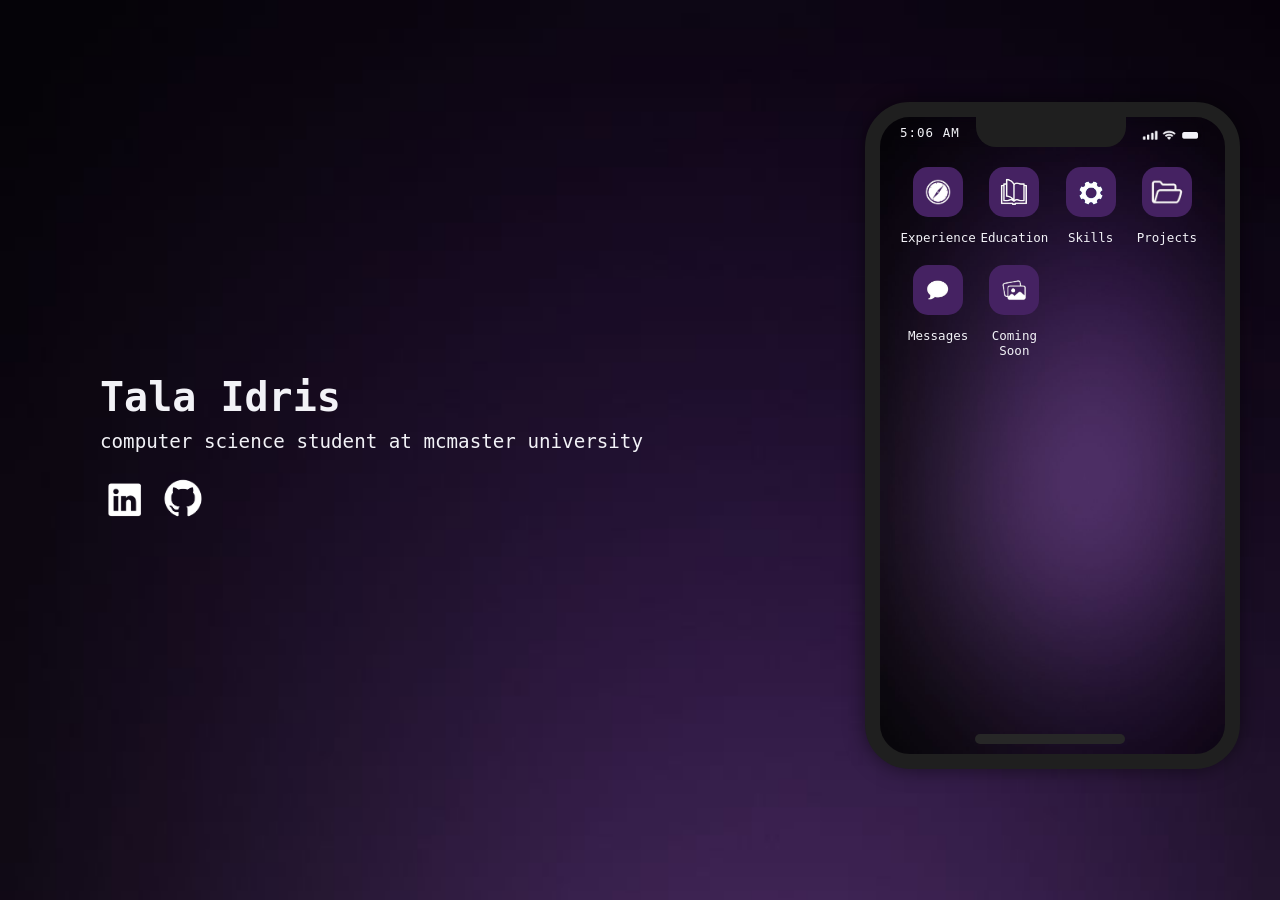
==== index.html @ fd460935 "add pfp" ====
<!doctype html>

<head>
  <meta charset="utf-8">
  <meta name="viewport" content="width=device-width, initial-scale=1.0">
  <title>Tala Idris Portfolio</title>
  <link rel="stylesheet" href="css/style.css">
</head>


<body>
  <!-- <div class="full-page-overlay">
    <img src="images/UC.png" alt="Overlay graphic">
  </div> -->
  <div id="container">

    <div id="contact">
      <h1>Tala Idris</h1>
      <p>computer science student at mcmaster university</p>

      <div class="contact-info">
        <a href="https://www.linkedin.com/in/tala-idris-3283202b6/" target="_blank"><img src="images/linkedin.png"
            alt="LinkedIn" style="width: 50px;"></a>
        <a href="https://github.com/talaidris" target="_blank"><img src="images/github.png" alt="github"
            style="width: 50px;"></a>
      </div>
    </div>

    <div id="phone">
      <div id="device-screen">
        <div id="top">
          <div id="notch"></div>
          <div id="clockdisplay" class="clock" onload="showTime()"></div>
          <img src="images/Levels.png" alt="levels"
            style="width: 75px; position: sticky; transform: translateX(235px) translateY(-35px);">
        </div>


        <div id="app-grid">
          <div class="app" id="experienceApp">
            <img src="images/safari.png" alt="Experience">
            <span>Experience</span>
          </div>

          <div class="app" id="educationApp">
            <img src="images/edu.jpg" alt="Education">
            <span>Education</span>
          </div>

          <div class="app" id="skillsApp">
            <img src="images/settings.png" alt="Skills">
            <span>Skills</span>
          </div>

          <div class="app" id="projectspage">
            <img src="images/files.png" alt="Projects">
            <span>Projects</span>
          </div>

          <div class="app" id="messagesApp">
            <img src="images/messages.jpg" alt="Messages">
            <span>Messages</span>
          </div>

          <div class="app" id="comingsoon">
            <img src="images/photos.jpg" alt="Coming Coon">
            <span>Coming Soon</span>
          </div>


        </div>

        <div id="experienceC">
          <div class="resume-card">
            <h2>Tommy Hilfiger – Sales Associate</h2>
            <p class="role">June 2025 – August 2025</p>
            <ul>
              <li>Provided excellent customer service by assisting with product selection and maintaining up‑to‑date
                knowledge of promotions.</li>
              <li>Consistently contributed to meeting store sales goals through proactive engagement and a
                customer‑first approach.</li>
            </ul>
          </div>
          <div class="resume-card">
            <h2>Rel8ed Robot Training Academy – Co‑op Student</h2>
            <p class="role">February 2024 – June 2024</p>
            <ul>
              <li>Gained foundational knowledge in data research, cleaning, and modeling to support project objectives.
              </li>
              <li>Completed individual research and data analysis projects, presenting findings and insights.</li>
              <li>Participated in group‑based technical web scraping projects, contributing to the team's data
                collection efforts.</li>
            </ul>
          </div>
          <div class="resume-card">
            <h2>McDonald’s – Service Crew Member</h2>
            <p class="role">February 2023 – July 2024</p>
            <ul>
              <li>Thrived in a fast‑paced environment, managing multiple tasks efficiently while maintaining
                high‑quality service.</li>
              <li>Accurately handled cash transactions and kept a balanced cash register.</li>
              <li>Collaborated with team members to maintain a clean, safe, and organized work environment.</li>
            </ul>
          </div>
          <div class="resume-card">
            <h2>Tuma Foundation – Volunteer</h2>
            <p class="role">April 2022 – Present</p>
            <ul>
              <li>Collaborated with volunteer groups to plan, organize, and run successful community events.</li>
              <li>Designed engaging social media posts and posters to market events, increasing community outreach and
                participation.</li>
            </ul>
          </div>
        </div>

        <div id="educationC">
          <div class="resume-card">
            <h2>McMaster University</h2>
            <p class="role">B.A.Sc. in Computer Science · September 2024 – Present</p>
            <p>Relevant coursework: Python Programming, Data Structures and Algorithms, Computer Architecture,
              Databases, Concurrent Systems, Algorithms and Software Design</p>
          </div>
          <div class="resume-card">
            <h2>Sir Winston Churchill Secondary School</h2>
            <p class="role">High School Diploma · September 2020 – June 2024</p>
            <ul>
              <li>DSBN IDEAS Student Alliance</li>
              <li>Peer Tutor – Math Specialty</li>
              <li>Data Analytics Club – Founding Member / Secretary</li>
              <li>Math Club – Founding Member / Secretary</li>
              <li>Yearbook Committee</li>
            </ul>
          </div>
        </div>

        <div id="skillsC">
          <div class="resume-card">
            <h2>Soft Skills</h2>
            <ul>
              <li>Reliable, organized, and responsible</li>
              <li>Thrives both independently and in a team</li>
              <li>Quick learner, open to new experiences</li>
              <li>Excellent customer service skills</li>
            </ul>
          </div>
          <div class="resume-card">
            <h2>Technical Skills</h2>
            <ul>
              <li>HTML, CSS, JavaScript</li>
              <li>PHP, SQL</li>
              <li>Python, Java, Haskell, C</li>
            </ul>
          </div>
          <div class="resume-card">
            <h2>Languages</h2>
            <ul>
              <li>Fluent in Arabic</li>
            </ul>
          </div>
        </div>

        <div id="projectsC">
          <div class="project">
            <a target="_blank" href="https://github.com/talaidris/Movie-Recommendation-System">
              <img src="images/movies.jpg" alt="placeholder">
              <h3>Movie Reccomendation System</h3>
              <p>A Java-based recommendation engine that suggests movies based on user preferences.</p>
            </a>
          </div>

          <div class="project">
            <a target="_blank" href="works/MISA/index.html">
              <img src="images/misa.png" alt="placeholder">
              <h3>Mock website for MISA</h3>
              <p>A sample informational site designed for the McMaster Ismaili Student Association. (Note: events page
                is not connected to a backend.)</p>
            </a>
          </div>

          <div class="project">
            <a target="_blank" href="works/draw/index.html">
              <img src="images/draw.png" alt="placeholder">
              <h3>Drawing Web App</h3>
              <p>A canvas-based drawing tool that lets you sketch with your mouse or finger.</p>
            </a>
          </div>

          <div class="project">
            <a target="_blank" href="works/js_assignment/index.html">
              <img src="images/tictactoe.png" alt="placeholder">
              <h3>Tic Tac Toe Game</h3>
              <p>A classic two-player tic-tac-toe game built with JavaScript. Play against a friend on the same device.
              </p>
            </a>
          </div>
        </div>

        <div id="messagesC">
          <div class="chat-header">
            <div class="chat-header-left">
              <img src="images/pfp.JPG" alt="Profile" class="profile-pic">
              <span class="chat-name">Tala Idris</span>
            </div>
          </div>
          <div class="chat-messages" id="chatMessages">
            <!-- Messages will be loaded here dynamically -->
          </div>
          <div class="chat-input-container">
            <textarea id="messageInput" placeholder="Message" rows="1"></textarea>
            <button id="sendMessageBtn">Send</button>
          </div>
        </div>

        <div id="emailModal" class="modal-overlay" style="display: none;">
          <div class="modal-container">
            <div class="modal-title">Contact Information</div>
            <div class="modal-message">Please enter your email address so I can respond to you:</div>
            <input type="email" id="modalEmailInput" class="modal-input" placeholder="your@email.com"
              autocomplete="email">
            <div id="modalError" class="modal-error"></div>
            <div class="modal-buttons">
              <button id="modalCancelBtn" class="modal-btn modal-btn-cancel">Cancel</button>
              <button id="modalSubmitBtn" class="modal-btn modal-btn-submit">Send</button>
            </div>
          </div>
        </div>

      </div>

      <div id="home"></div>
    </div>
  </div>

  <script src="js/script.js"></script>
  <script src="js/messages.js" defer></script>

</body>

</html>
---- css/style.css ----
/* REMOVE LATER!! */
/* .full-page-overlay {
      position: fixed;
      top: 0;
      left: 0;
      width: 100vw;
      height: 100vh;
      z-index: 9999; 
      pointer-events: none; 
    }

    .full-page-overlay img {
      width: 100%;
      height: 100%;
      object-fit:scale-down; 
      opacity: 0.5;
    } */
/* ------------------ */

* {
  margin: 0;
  padding: 0;
  box-sizing: border-box;
  scrollbar-width: none;
}

body {
  background-image: url("../images/bg.jpg");
  background-size: 100%;
  background-repeat: none;
  font-family: monospace;
  background-color: #000000;
  display: flex;
  justify-content: center;
  align-items: center;
  min-height: 100vh;
  padding: 20px;
}

#container {
  display: flex;
  justify-content: space-between;
  align-items: center;
  width: 100%;
  max-width: 1200px;
  gap: 40px;
}

/* ------------------------ Contact Side ------------------------ */
#contact {
  text-align: left;
  padding-left: 5%;
  color: #f2f2f7;
}

#contact h1 {
  font-size: 2.5rem;
  margin-bottom: 10px;
}

#contact p {
  font-size: 1.2rem;
  margin-bottom: 20px;
}

/* ------------------------ Phone Side ------------------------ */
#phone {
  display: flex;
  flex-direction: column;
  justify-content: flex-end;
}

#device-screen {
  background-color: #4e2f63;
  background-image: url("../images/bg.jpg");
  background-size: 100%;
  border: #1f1f1f;
  border-style: solid;
  border-width: 15px;
  border-radius: 45px;
  padding: 20px;
  padding-top: 0;
  width: 375px;
  height: 667px;
  box-shadow: 0 0 20px rgba(0, 0, 0, 0.5);
  overflow-y: auto;
  /* allows scrolling when content is tall */
}

#notch {
  background-color: #1f1f1f;
  width: 150px;
  border-radius: 20px;
  border-top-left-radius: 0px;
  border-top-right-radius: 0px;
  height: 30px;
  position: sticky;
  top: 0px;
  margin-left: 25%;
}

.clock {
  position: sticky;
  transform: translateX(0px) translateY(-22px);
  font-size: 12.5px;
  letter-spacing: 1px;
  color: #f2f2f7;
  width: fit-content;
}

#top {
  position: sticky;
  top: 0px;
  backdrop-filter: blur(5px);
  height: 30px;
  z-index: 10;
}

#levels {
  width: 10px;
}

#home {
  background-color: #272727;
  width: 150px;
  border-radius: 20px;
  height: 10px;
  position: sticky;
  margin: 10px;
  margin-left: 110px;
  transform: translateY(-45px);
}

#app-grid {
  padding-top: 20px;
  display: grid;
  grid-template-columns: repeat(4, 1fr);
}

.app {
  text-decoration: none;
  color: #f2f2f7;
  text-align: center;
  padding-bottom: 20px;
}

.app img {
  width: 50px;
  height: 50px;
  object-fit: contain;
  margin-bottom: 10px;
  border-radius: 15px;
}

.app span {
  display: block;
  font-size: 12.5px;
  letter-spacing: 0px;
}

/* ------------------------ Experience / Education / Skills Pages ------------------------ */
#experienceC,
#educationC,
#skillsC {
  display: flex;
  flex-direction: column;
  gap: 20px;
  padding: 20px 12px;
}

.resume-card {
  background-color: rgba(255, 255, 255, 0.1);
  border: 1px solid rgba(255, 255, 255, 0.3);
  border-radius: 20px;
  padding: 16px;
  backdrop-filter: blur(2px);
  transition: transform 0.2s ease;
}

.resume-card:hover {
  transform: scale(1.01);
  background-color: rgba(255, 255, 255, 0.15);
}

.resume-card h2 {
  font-size: 1.2rem;
  color: #fff;
  margin-bottom: 6px;
}

.resume-card .role {
  font-size: 0.8rem;
  color: #ccc;
  margin-bottom: 12px;
  font-style: italic;
}

.resume-card ul {
  margin-left: 20px;
  color: #e0e0e0;
}

.resume-card li {
  margin-bottom: 6px;
  font-size: 0.8rem;
  line-height: 1.4;
}

.resume-card p {
  font-size: 0.85rem;
  color: #ddd;
  line-height: 1.4;
}

/* ------------------------ Projects Page ------------------------ */
#projectsC {
  display: grid;
  grid-template-columns: repeat(2, 1fr);
  gap: 24px 16px;
  padding: 16px 8px;
}

.project {
  background-color: rgba(255, 255, 255, 0.1);
  border: 1px solid rgba(255, 255, 255, 0.3);
  border-radius: 20px;
  padding: 12px;
  backdrop-filter: blur(2px);
  transition: transform 0.2s ease;
}

.project:hover {
  transform: scale(1.02);
  background-color: rgba(255, 255, 255, 0.15);
}

.project img {
  width: 100%;
  height: 120px;
  object-fit: cover;
  border-radius: 12px;
  margin-bottom: 10px;
}

.project h3 {
  font-size: 1rem;
  margin: 8px 0 4px;
}

.project a {
  color: #f2f2f7;
  text-decoration: none;
  font-weight: 600;
}

.project p {
  font-size: 0.75rem;
  color: #e0e0e0;
  line-height: 1.3;
  margin-top: 6px;
}

/* ------------------------ Messages Page ------------------------ */
#messagesC {
  display: flex;
  flex-direction: column;
  background-color: #0C0C0D;
  color: #F2F2F7;
  min-height: 100%;
  padding-bottom: 40px;
}

.chat-header {
  padding: 16px 16px 12px 16px;
  flex-shrink: 0;
}

.chat-header-left {
  display: flex;
  flex-direction: column;
  align-items: center;
  gap: 8px;
}

.profile-pic {
  width: 40px;
  height: 40px;
  border-radius: 50%;
  object-fit: cover;
}

.chat-name {
  font-size: 0.85rem;
  font-weight: 400;
  color: #F2F2F7;
}

.chat-messages {
  flex: 1;
  overflow-y: auto;
  padding: 16px 12px;
  display: flex;
  flex-direction: column;
  gap: 12px;
}

.message {
  display: flex;
  width: 100%;
}

.message.sent {
  justify-content: flex-end;
}

.message.sent .bubble {
  background-color: #007AFF;
  color: white;
  border-radius: 20px 20px 8px 20px;
}

.message.received {
  justify-content: flex-start;
}

.message.received .bubble {
  background-color: #1C1C1E;
  color: #F2F2F7;
  border-radius: 20px 20px 20px 8px;
}

.bubble {
  max-width: 80%;
  padding: 10px 14px;
  word-wrap: break-word;
  font-size: 0.9rem;
  line-height: 1.4;
  box-shadow: 0 1px 1px rgba(0, 0, 0, 0.1);
}

.timestamp {
  font-size: 0.65rem;
  color: #8E8E93;
  margin-top: 4px;
  padding-left: 8px;
}

.chat-input-container {
  display: flex;
  padding: 10px 12px;
  background-color: #1C1C1E;
  border-top: 1px solid #38383A;
  align-items: flex-end;
  gap: 10px;
}

#messageInput {
  flex: 1;
  background-color: #2C2C2E;
  border: none;
  border-radius: 20px;
  padding: 10px 14px;
  color: #F2F2F7;
  font-family: inherit;
  font-size: 0.9rem;
  resize: none;
  max-height: 100px;
}

#messageInput:focus {
  outline: none;
  background-color: #3A3A3C;
}

#sendMessageBtn {
  background-color: #007AFF;
  border: none;
  border-radius: 30px;
  padding: 8px 16px;
  color: white;
  font-weight: 600;
  cursor: pointer;
  transition: 0.2s;
}

#sendMessageBtn:hover {
  background-color: #005FC7;
}

/* ------------------------ Custom Email Modal ------------------------ */
.modal-overlay {
  position: fixed;
  top: 0;
  left: 0;
  width: 100%;
  height: 100%;
  background-color: rgba(0, 0, 0, 0.5);
  backdrop-filter: blur(4px);
  display: flex;
  align-items: center;
  justify-content: center;
  z-index: 1000;
}

.modal-container {
  background-color: #1C1C1E;
  border-radius: 20px;
  width: 280px;
  padding: 20px;
  text-align: center;
  color: #F2F2F7;
  box-shadow: 0 10px 25px rgba(0, 0, 0, 0.3);
}

.modal-title {
  font-size: 1.2rem;
  font-weight: 600;
  margin-bottom: 12px;
}

.modal-message {
  font-size: 0.9rem;
  color: #E0E0E0;
  margin-bottom: 16px;
}

.modal-input {
  width: 100%;
  background-color: #2C2C2E;
  border: none;
  border-radius: 12px;
  padding: 10px 14px;
  color: #F2F2F7;
  font-size: 0.9rem;
  margin-bottom: 8px;
}

.modal-input:focus {
  outline: none;
  background-color: #3A3A3C;
}

.modal-error {
  color: #FF453A;
  font-size: 0.75rem;
  margin-bottom: 12px;
  min-height: 30px;
}

.modal-buttons {
  display: flex;
  justify-content: space-between;
  gap: 12px;
}

.modal-btn {
  flex: 1;
  padding: 8px 0;
  border: none;
  border-radius: 12px;
  font-weight: 600;
  cursor: pointer;
  transition: 0.2s;
}

.modal-btn-cancel {
  background-color: #2C2C2E;
  color: #F2F2F7;
}

.modal-btn-cancel:hover {
  background-color: #3A3A3C;
}

.modal-btn-submit {
  background-color: #007AFF;
  color: white;
}

.modal-btn-submit:hover {
  background-color: #005FC7;
}

/* ------------------------ mobile vs desktop versions ------------------------ */
@media (min-width: 769px) {
  body {
    overflow: hidden;
    height: 100vh;
  }

  #container {
    height: 100%;
    max-height: 100vh;
  }
}

@media (max-width: 768px) {
  #container {
    flex-direction: column;
    text-align: center;
    padding: 20px;
  }

  #contact {
    text-align: center;
    padding-left: 0%;
  }

  #phone {
    text-align: left;
  }

  body {
    overflow-y: auto;
    height: auto;
  }

  .profile-pic {
    width: 35px;
    height: 35px;
  }

  .chat-name {
    font-size: 0.75rem;
  }
}
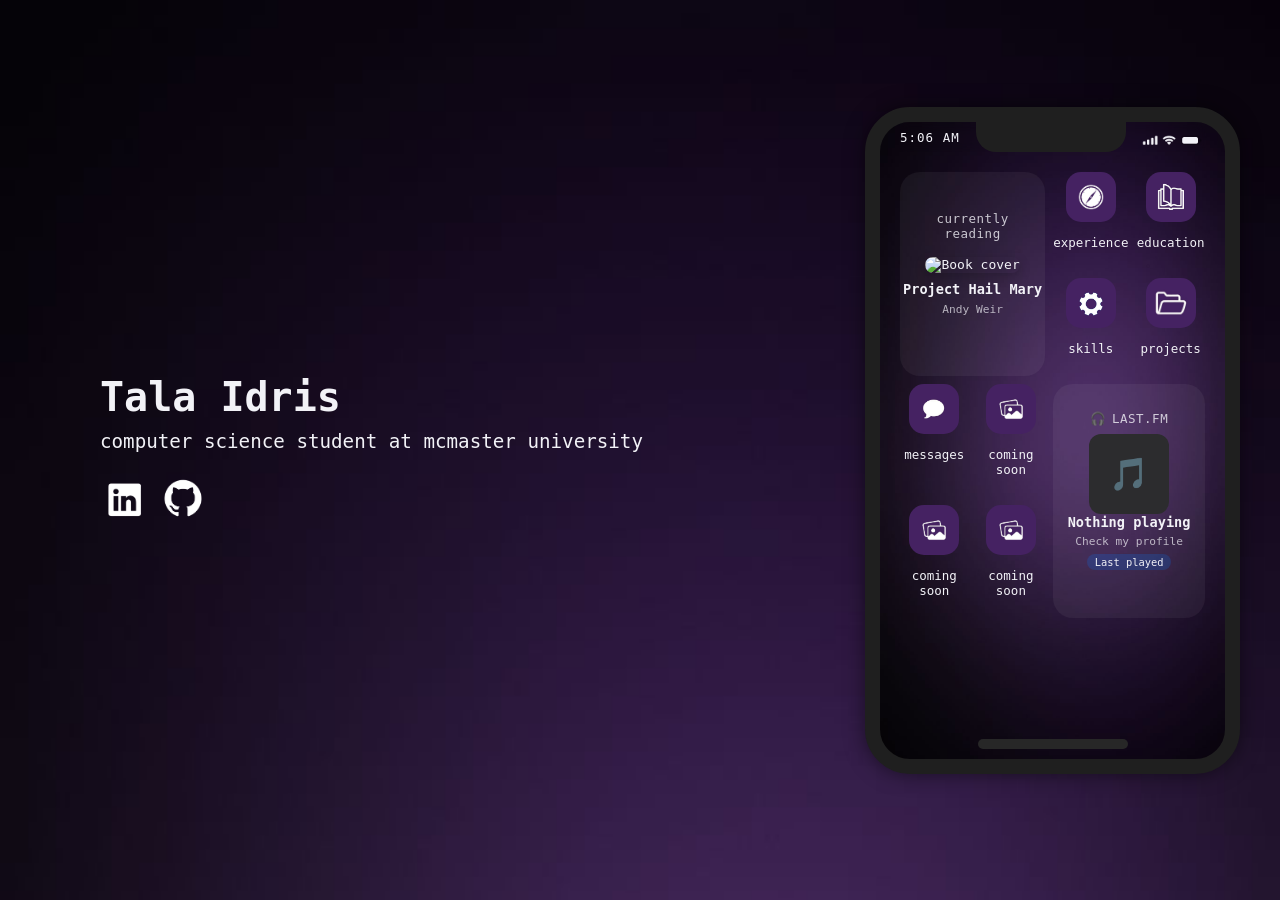
==== commit fbf0cca0: "added widgets" ====
--- a/index.html
+++ b/index.html
@@ -5,19 +5,31 @@
   <meta name="viewport" content="width=device-width, initial-scale=1.0">
   <title>Tala Idris Portfolio</title>
   <link rel="stylesheet" href="css/style.css">
+
+  <link rel="apple-touch-icon" sizes="57x57" href="/favicons/apple-icon-57x57.png">
+  <link rel="apple-touch-icon" sizes="60x60" href="/favicons/apple-icon-60x60.png">
+  <link rel="apple-touch-icon" sizes="72x72" href="/favicons/apple-icon-72x72.png">
+  <link rel="apple-touch-icon" sizes="76x76" href="/favicons/apple-icon-76x76.png">
+  <link rel="apple-touch-icon" sizes="114x114" href="/favicons/apple-icon-114x114.png">
+  <link rel="apple-touch-icon" sizes="120x120" href="/favicons/apple-icon-120x120.png">
+  <link rel="apple-touch-icon" sizes="144x144" href="/favicons/apple-icon-144x144.png">
+  <link rel="apple-touch-icon" sizes="152x152" href="/favicons/apple-icon-152x152.png">
+  <link rel="apple-touch-icon" sizes="180x180" href="/favicons/apple-icon-180x180.png">
+  <link rel="icon" type="image/png" sizes="192x192" href="/favicons/android-icon-192x192.png">
+  <link rel="icon" type="image/png" sizes="32x32" href="/favicons/favicon-32x32.png">
+  <link rel="icon" type="image/png" sizes="96x96" href="/favicons/favicon-96x96.png">
+  <link rel="icon" type="image/png" sizes="16x16" href="/favicons/favicon-16x16.png">
+  <link rel="manifest" href="/favicons/manifest.json">
+  <meta name="msapplication-TileColor" content="#ffffff">
+  <meta name="msapplication-TileImage" content="/favicons/ms-icon-144x144.png">
+  <meta name="theme-color" content="#ffffff">
 </head>
 
-
 <body>
-  <!-- <div class="full-page-overlay">
-    <img src="images/UC.png" alt="Overlay graphic">
-  </div> -->
   <div id="container">
-
     <div id="contact">
       <h1>Tala Idris</h1>
       <p>computer science student at mcmaster university</p>
-
       <div class="contact-info">
         <a href="https://www.linkedin.com/in/tala-idris-3283202b6/" target="_blank"><img src="images/linkedin.png"
             alt="LinkedIn" style="width: 50px;"></a>
@@ -30,46 +42,47 @@
       <div id="device-screen">
         <div id="top">
           <div id="notch"></div>
-          <div id="clockdisplay" class="clock" onload="showTime()"></div>
+          <div id="clockdisplay" class="clock"></div>
           <img src="images/Levels.png" alt="levels"
             style="width: 75px; position: sticky; transform: translateX(235px) translateY(-35px);">
         </div>
 
-
         <div id="app-grid">
           <div class="app" id="experienceApp">
-            <img src="images/safari.png" alt="Experience">
-            <span>Experience</span>
-          </div>
-
+            <img src="images/safari.png" alt="experience">
+            <span>experience</span>
+          </div>
           <div class="app" id="educationApp">
-            <img src="images/edu.jpg" alt="Education">
-            <span>Education</span>
-          </div>
-
+            <img src="images/edu.jpg" alt="education">
+            <span>education</span>
+          </div>
           <div class="app" id="skillsApp">
-            <img src="images/settings.png" alt="Skills">
-            <span>Skills</span>
-          </div>
-
+            <img src="images/settings.png" alt="skills">
+            <span>skills</span>
+          </div>
           <div class="app" id="projectspage">
-            <img src="images/files.png" alt="Projects">
-            <span>Projects</span>
-          </div>
-
+            <img src="images/files.png" alt="projects">
+            <span>projects</span>
+          </div>
           <div class="app" id="messagesApp">
-            <img src="images/messages.jpg" alt="Messages">
-            <span>Messages</span>
-          </div>
-
+            <img src="images/messages.jpg" alt="messages">
+            <span>messages</span>
+          </div>
           <div class="app" id="comingsoon">
-            <img src="images/photos.jpg" alt="Coming Coon">
-            <span>Coming Soon</span>
-          </div>
-
-
-        </div>
-
+            <img src="images/photos.jpg" alt="coming soon">
+            <span>coming soon</span>
+          </div>
+          <div class="app" id="comingsoon">
+            <img src="images/photos.jpg" alt="coming soon">
+            <span>coming soon</span>
+          </div>
+          <div class="app" id="comingsoon">
+            <img src="images/photos.jpg" alt="coming soon">
+            <span>coming soon</span>
+          </div>
+        </div>
+
+        <!-- Experience Content -->
         <div id="experienceC">
           <div class="resume-card">
             <h2>Tommy Hilfiger – Sales Associate</h2>
@@ -113,6 +126,7 @@
           </div>
         </div>
 
+        <!-- Education Content -->
         <div id="educationC">
           <div class="resume-card">
             <h2>McMaster University</h2>
@@ -133,6 +147,7 @@
           </div>
         </div>
 
+        <!-- Skills Content -->
         <div id="skillsC">
           <div class="resume-card">
             <h2>Soft Skills</h2>
@@ -159,15 +174,15 @@
           </div>
         </div>
 
+        <!-- Projects Content -->
         <div id="projectsC">
           <div class="project">
             <a target="_blank" href="https://github.com/talaidris/Movie-Recommendation-System">
               <img src="images/movies.jpg" alt="placeholder">
-              <h3>Movie Reccomendation System</h3>
+              <h3>Movie Recommendation System</h3>
               <p>A Java-based recommendation engine that suggests movies based on user preferences.</p>
             </a>
           </div>
-
           <div class="project">
             <a target="_blank" href="works/MISA/index.html">
               <img src="images/misa.png" alt="placeholder">
@@ -176,7 +191,6 @@
                 is not connected to a backend.)</p>
             </a>
           </div>
-
           <div class="project">
             <a target="_blank" href="works/draw/index.html">
               <img src="images/draw.png" alt="placeholder">
@@ -184,7 +198,6 @@
               <p>A canvas-based drawing tool that lets you sketch with your mouse or finger.</p>
             </a>
           </div>
-
           <div class="project">
             <a target="_blank" href="works/js_assignment/index.html">
               <img src="images/tictactoe.png" alt="placeholder">
@@ -195,6 +208,7 @@
           </div>
         </div>
 
+        <!-- Messages App -->
         <div id="messagesC">
           <div class="chat-header">
             <div class="chat-header-left">
@@ -203,7 +217,7 @@
             </div>
           </div>
           <div class="chat-messages" id="chatMessages">
-            <!-- Messages will be loaded here dynamically -->
+            <!-- Messages loaded dynamically -->
           </div>
           <div class="chat-input-container">
             <textarea id="messageInput" placeholder="Message" rows="1"></textarea>
@@ -211,10 +225,11 @@
           </div>
         </div>
 
+        <!-- Email Modal -->
         <div id="emailModal" class="modal-overlay" style="display: none;">
           <div class="modal-container">
             <div class="modal-title">Contact Information</div>
-            <div class="modal-message">Please enter your email address so I can respond to you:</div>
+            <div class="modal-message">Please enter your email address so I can respond to you</div>
             <input type="email" id="modalEmailInput" class="modal-input" placeholder="your@email.com"
               autocomplete="email">
             <div id="modalError" class="modal-error"></div>
@@ -225,15 +240,15 @@
           </div>
         </div>
 
-      </div>
-
+      </div> <!-- end device-screen -->
       <div id="home"></div>
-    </div>
-  </div>
-
-  <script src="js/script.js"></script>
+    </div> <!-- end phone -->
+  </div> <!-- end container -->
+
+  <script src="js/core.js"></script>
+  <script src="js/storygraph-widget.js" defer></script>
+  <script src="js/lastfm-widget.js" defer></script>
   <script src="js/messages.js" defer></script>
-
 </body>
 
 </html>
--- a/css/style.css
+++ b/css/style.css
@@ -1,22 +1,3 @@
-/* REMOVE LATER!! */
-/* .full-page-overlay {
-      position: fixed;
-      top: 0;
-      left: 0;
-      width: 100vw;
-      height: 100vh;
-      z-index: 9999; 
-      pointer-events: none; 
-    }
-
-    .full-page-overlay img {
-      width: 100%;
-      height: 100%;
-      object-fit:scale-down; 
-      opacity: 0.5;
-    } */
-/* ------------------ */
-
 * {
   margin: 0;
   padding: 0;
@@ -26,8 +7,8 @@
 
 body {
   background-image: url("../images/bg.jpg");
-  background-size: 100%;
-  background-repeat: none;
+  background-size: cover;
+  background-repeat: no-repeat;
   font-family: monospace;
   background-color: #000000;
   display: flex;
@@ -68,23 +49,23 @@
   display: flex;
   flex-direction: column;
   justify-content: flex-end;
+  position: relative;
 }
 
 #device-screen {
   background-color: #4e2f63;
   background-image: url("../images/bg.jpg");
-  background-size: 100%;
-  border: #1f1f1f;
-  border-style: solid;
-  border-width: 15px;
+  background-size: cover;
+  background-position: center;
+  border: #1f1f1f solid 15px;
   border-radius: 45px;
   padding: 20px;
   padding-top: 0;
   width: 375px;
   height: 667px;
   box-shadow: 0 0 20px rgba(0, 0, 0, 0.5);
-  overflow-y: auto;
-  /* allows scrolling when content is tall */
+  overflow-y: hidden;
+  position: relative;
 }
 
 #notch {
@@ -116,25 +97,30 @@
   z-index: 10;
 }
 
-#levels {
-  width: 10px;
-}
-
 #home {
   background-color: #272727;
   width: 150px;
   border-radius: 20px;
   height: 10px;
-  position: sticky;
-  margin: 10px;
-  margin-left: 110px;
+  margin: 10px auto 0 auto;
   transform: translateY(-45px);
+  transition: transform 0.1s cubic-bezier(0.2, 0.9, 0.4, 1.1), background-color 0.2s;
+  cursor: pointer;
+  position: relative;
+  z-index: 20;
+}
+
+#home:active {
+  transform: translateY(-42px) scale(0.94);
+  background-color: #3a3a3a;
 }
 
 #app-grid {
   padding-top: 20px;
   display: grid;
   grid-template-columns: repeat(4, 1fr);
+  gap: 8px;
+  grid-auto-flow: row dense;
 }
 
 .app {
@@ -142,6 +128,16 @@
   color: #f2f2f7;
   text-align: center;
   padding-bottom: 20px;
+}
+
+.app:hover {
+  transform: scale(1.05);
+}
+
+/* For touch devices (tap feedback) */
+.app:active {
+  transform: scale(0.96);
+  transition-duration: 0.05s;
 }
 
 .app img {
@@ -155,10 +151,9 @@
 .app span {
   display: block;
   font-size: 12.5px;
-  letter-spacing: 0px;
-}
-
-/* ------------------------ Experience / Education / Skills Pages ------------------------ */
+}
+
+/* ------------------------ Experience / Education / Skills ------------------------ */
 #experienceC,
 #educationC,
 #skillsC {
@@ -212,7 +207,7 @@
   line-height: 1.4;
 }
 
-/* ------------------------ Projects Page ------------------------ */
+/* ------------------------ Projects ------------------------ */
 #projectsC {
   display: grid;
   grid-template-columns: repeat(2, 1fr);
@@ -231,7 +226,6 @@
 
 .project:hover {
   transform: scale(1.02);
-  background-color: rgba(255, 255, 255, 0.15);
 }
 
 .project img {
@@ -242,11 +236,6 @@
   margin-bottom: 10px;
 }
 
-.project h3 {
-  font-size: 1rem;
-  margin: 8px 0 4px;
-}
-
 .project a {
   color: #f2f2f7;
   text-decoration: none;
@@ -256,18 +245,18 @@
 .project p {
   font-size: 0.75rem;
   color: #e0e0e0;
-  line-height: 1.3;
   margin-top: 6px;
 }
 
-/* ------------------------ Messages Page ------------------------ */
+/* ------------------------ Messages App ------------------------ */
 #messagesC {
   display: flex;
   flex-direction: column;
   background-color: #0C0C0D;
   color: #F2F2F7;
-  min-height: 100%;
-  padding-bottom: 40px;
+  flex: 1;
+  min-height: 0;
+  padding-bottom: 0;
 }
 
 .chat-header {
@@ -302,6 +291,7 @@
   display: flex;
   flex-direction: column;
   gap: 12px;
+  min-height: 0;
 }
 
 .message {
@@ -335,7 +325,6 @@
   word-wrap: break-word;
   font-size: 0.9rem;
   line-height: 1.4;
-  box-shadow: 0 1px 1px rgba(0, 0, 0, 0.1);
 }
 
 .timestamp {
@@ -352,6 +341,7 @@
   border-top: 1px solid #38383A;
   align-items: flex-end;
   gap: 10px;
+  flex-shrink: 0;
 }
 
 #messageInput {
@@ -364,7 +354,6 @@
   font-family: inherit;
   font-size: 0.9rem;
   resize: none;
-  max-height: 100px;
 }
 
 #messageInput:focus {
@@ -380,14 +369,91 @@
   color: white;
   font-weight: 600;
   cursor: pointer;
-  transition: 0.2s;
-}
-
-#sendMessageBtn:hover {
-  background-color: #005FC7;
-}
-
-/* ------------------------ Custom Email Modal ------------------------ */
+}
+
+/* Typing indicator (only "...") */
+.typing-indicator {
+  display: flex;
+  align-items: center;
+  gap: 6px;
+  padding: 10px 14px;
+  background-color: #1C1C1E;
+  border-radius: 20px;
+  width: fit-content;
+  margin: 4px 0;
+}
+
+.typing-dot {
+  width: 6px;
+  height: 6px;
+  background-color: #8E8E93;
+  border-radius: 50%;
+  animation: typingBounce 1.2s infinite ease-in-out;
+}
+
+.typing-dot:nth-child(2) {
+  animation-delay: 0.2s;
+}
+
+.typing-dot:nth-child(3) {
+  animation-delay: 0.4s;
+}
+
+@keyframes typingBounce {
+
+  0%,
+  60%,
+  100% {
+    transform: translateY(0);
+  }
+
+  30% {
+    transform: translateY(-6px);
+  }
+}
+
+/* Haptic pulse for sent message */
+.haptic-pulse {
+  animation: bubblePulse 0.2s ease-out;
+}
+
+@keyframes bubblePulse {
+  0% {
+    transform: scale(1);
+  }
+
+  50% {
+    transform: scale(1.03);
+    background-color: #007AFF;
+    box-shadow: 0 0 0 2px rgba(0, 122, 255, 0.4);
+  }
+
+  100% {
+    transform: scale(1);
+  }
+}
+
+.delivered-tick {
+  display: inline-block;
+  margin-left: 6px;
+  font-size: 0.7rem;
+  opacity: 0;
+  animation: tickFade 0.3s forwards;
+}
+
+@keyframes tickFade {
+  from {
+    opacity: 0;
+    transform: scale(0.5);
+  }
+
+  to {
+    opacity: 0.7;
+    transform: scale(1);
+  }
+}
+
+/* Modal */
 .modal-overlay {
   position: fixed;
   top: 0;
@@ -409,19 +475,6 @@
   padding: 20px;
   text-align: center;
   color: #F2F2F7;
-  box-shadow: 0 10px 25px rgba(0, 0, 0, 0.3);
-}
-
-.modal-title {
-  font-size: 1.2rem;
-  font-weight: 600;
-  margin-bottom: 12px;
-}
-
-.modal-message {
-  font-size: 0.9rem;
-  color: #E0E0E0;
-  margin-bottom: 16px;
 }
 
 .modal-input {
@@ -431,13 +484,7 @@
   border-radius: 12px;
   padding: 10px 14px;
   color: #F2F2F7;
-  font-size: 0.9rem;
   margin-bottom: 8px;
-}
-
-.modal-input:focus {
-  outline: none;
-  background-color: #3A3A3C;
 }
 
 .modal-error {
@@ -449,18 +496,16 @@
 
 .modal-buttons {
   display: flex;
-  justify-content: space-between;
   gap: 12px;
 }
 
 .modal-btn {
   flex: 1;
-  padding: 8px 0;
+  padding: 8px;
   border: none;
   border-radius: 12px;
   font-weight: 600;
   cursor: pointer;
-  transition: 0.2s;
 }
 
 .modal-btn-cancel {
@@ -468,20 +513,218 @@
   color: #F2F2F7;
 }
 
-.modal-btn-cancel:hover {
-  background-color: #3A3A3C;
-}
-
 .modal-btn-submit {
   background-color: #007AFF;
   color: white;
 }
 
-.modal-btn-submit:hover {
-  background-color: #005FC7;
-}
-
-/* ------------------------ mobile vs desktop versions ------------------------ */
+
+/* ------------------------ StoryGraph Widget ------------------------ */
+.widget-2x2 {
+  grid-column: span 2;
+  grid-row: span 2;
+}
+
+.widget-link {
+  text-decoration: none;
+  grid-column: 1 / 3;
+  grid-row: 1 / 3;
+}
+
+#storygraphWidget {
+  background-color: rgba(255, 255, 255, 0.05);
+  border-radius: 20px;
+  transition: transform 0.2s ease, background-color 0.2s ease;
+  height: 100%;
+}
+
+#storygraphWidget:hover {
+  transform: scale(1.02);
+  background-color: rgba(255, 255, 255, 0.1);
+}
+
+.widget-content {
+  display: flex;
+  flex-direction: column;
+  align-items: center;
+  justify-content: center;
+  height: 100%;
+  padding: 12px;
+}
+
+.widget-header {
+  display: flex;
+  align-items: center;
+  gap: 6px;
+  margin-bottom: 8px;
+}
+
+.widget-title {
+  font-size: 0.5rem;
+  text-transform: lowercase;
+  letter-spacing: 0.5px;
+  opacity: 0.8;
+}
+
+.book-cover img {
+  width: 80px;
+  height: 120px;
+  object-fit: cover;
+  border-radius: 8px;
+  margin: 8px 0;
+  box-shadow: 0 4px 12px rgba(0, 0, 0, 0.2);
+}
+
+.book-info {
+  text-align: center;
+}
+
+.book-title {
+  font-weight: 600;
+  font-size: 0.85rem;
+  line-height: 1.3;
+  margin-bottom: 4px;
+  max-width: 140px;
+  white-space: nowrap;
+  overflow: hidden;
+  text-overflow: ellipsis;
+}
+
+.book-author {
+  font-size: 0.7rem;
+  opacity: 0.7;
+}
+
+/* default fallback style if no book cover */
+.book-cover img[src=""] {
+  background-color: #2c2c2e;
+  content: "📖";
+  display: flex;
+  align-items: center;
+  justify-content: center;
+  font-size: 2rem;
+}
+
+/* ------------------------ Last.fm Widget ------------------------ */
+.lastfm-widget-link {
+  grid-column: 3 / 5;
+  /* spans columns 3 and 4 */
+  grid-row: 3 / 5;
+  /* spans rows 3 and 4 */
+  text-decoration: none;
+}
+
+#lastfmWidget {
+  background-color: rgba(255, 255, 255, 0.05);
+  border-radius: 20px;
+  transition: transform 0.2s ease, background-color 0.2s ease;
+  height: 100%;
+}
+
+#lastfmWidget:hover {
+  transform: scale(1.02);
+  background-color: rgba(255, 255, 255, 0.1);
+}
+
+.lastfm-content {
+  display: flex;
+  flex-direction: column;
+  align-items: center;
+  justify-content: center;
+  height: 100%;
+  padding: 12px;
+}
+
+.lastfm-header {
+  display: flex;
+  align-items: center;
+  gap: 6px;
+  margin-bottom: 8px;
+}
+
+.lastfm-icon {
+  font-size: 1rem;
+}
+
+.lastfm-title {
+  font-size: 0.7rem;
+  text-transform: uppercase;
+  letter-spacing: 0.5px;
+  opacity: 0.8;
+}
+
+.lastfm-cover img {
+  width: 80px;
+  height: 80px;
+  object-fit: cover;
+  border-radius: 12px;
+  margin: 8px 0;
+  box-shadow: 0 4px 12px rgba(0, 0, 0, 0.2);
+}
+
+.lastfm-track-info {
+  text-align: center;
+}
+
+.lastfm-track-name {
+  font-weight: 600;
+  font-size: 0.85rem;
+  line-height: 1.3;
+  margin-bottom: 4px;
+  max-width: 140px;
+  white-space: nowrap;
+  overflow: hidden;
+  text-overflow: ellipsis;
+}
+
+.lastfm-artist {
+  font-size: 0.7rem;
+  opacity: 0.7;
+}
+
+.lastfm-status {
+  font-size: 0.65rem;
+  margin-top: 6px;
+  background: rgba(0, 122, 255, 0.2);
+  padding: 2px 8px;
+  border-radius: 12px;
+  display: inline-block;
+}
+
+/* Transitions */
+@keyframes gridAppear {
+  0% {
+    opacity: 0;
+    transform: scale(0.96);
+  }
+
+  100% {
+    opacity: 1;
+    transform: scale(1);
+  }
+}
+
+.app-grid-transition {
+  animation: gridAppear 0.25s ease-out;
+}
+
+@keyframes zoomIn {
+  0% {
+    opacity: 0;
+    transform: scale(0.85);
+  }
+
+  100% {
+    opacity: 1;
+    transform: scale(1);
+  }
+}
+
+.app-content-enter {
+  animation: zoomIn 0.2s cubic-bezier(0.2, 0.9, 0.4, 1.1);
+}
+
+/* Responsive */
 @media (min-width: 769px) {
   body {
     overflow: hidden;
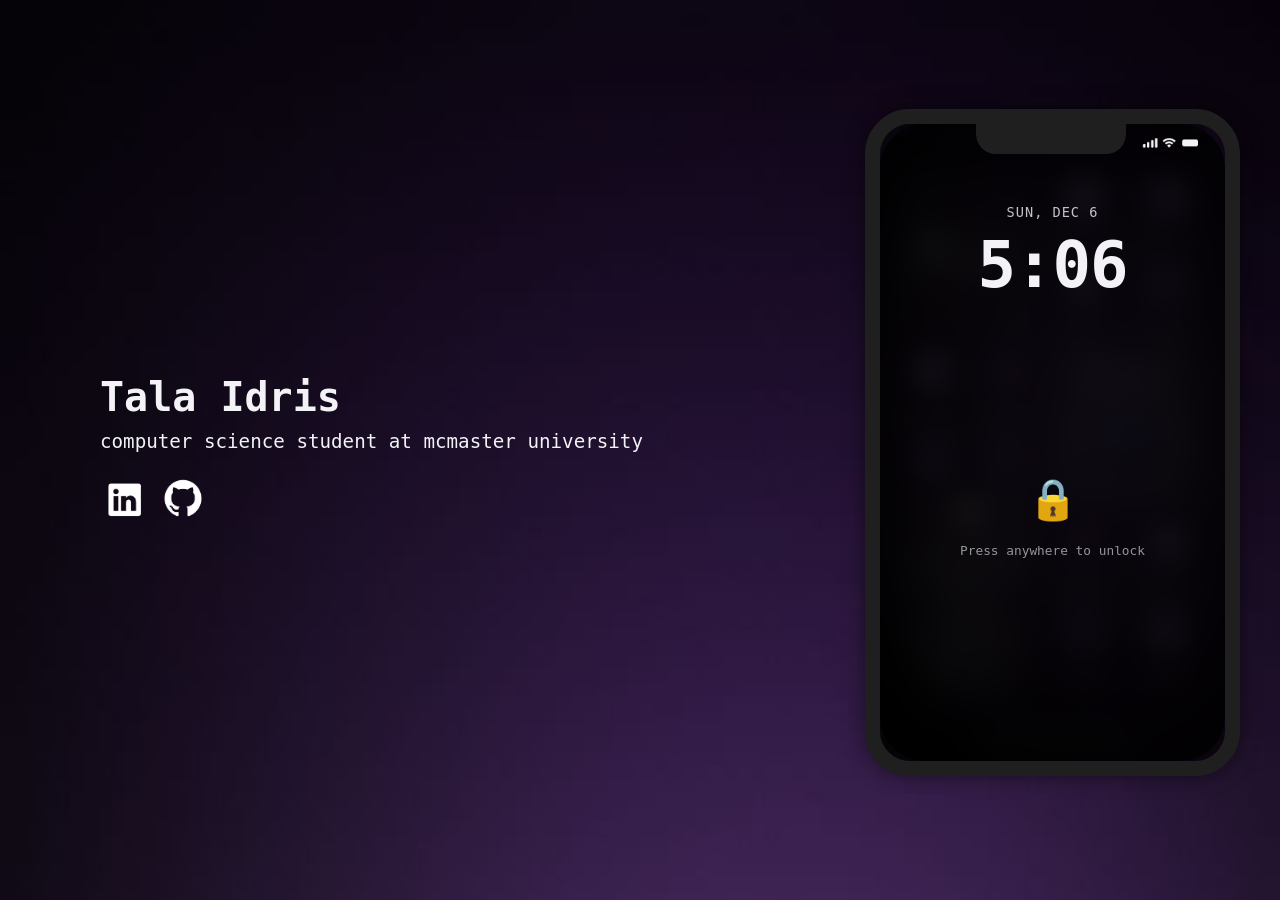
==== commit 75f766ba: "fixed apps + widgets" ====
--- a/index.html
+++ b/index.html
@@ -6,22 +6,22 @@
   <title>Tala Idris Portfolio</title>
   <link rel="stylesheet" href="css/style.css">
 
-  <link rel="apple-touch-icon" sizes="57x57" href="/favicons/apple-icon-57x57.png">
-  <link rel="apple-touch-icon" sizes="60x60" href="/favicons/apple-icon-60x60.png">
-  <link rel="apple-touch-icon" sizes="72x72" href="/favicons/apple-icon-72x72.png">
-  <link rel="apple-touch-icon" sizes="76x76" href="/favicons/apple-icon-76x76.png">
-  <link rel="apple-touch-icon" sizes="114x114" href="/favicons/apple-icon-114x114.png">
-  <link rel="apple-touch-icon" sizes="120x120" href="/favicons/apple-icon-120x120.png">
-  <link rel="apple-touch-icon" sizes="144x144" href="/favicons/apple-icon-144x144.png">
-  <link rel="apple-touch-icon" sizes="152x152" href="/favicons/apple-icon-152x152.png">
-  <link rel="apple-touch-icon" sizes="180x180" href="/favicons/apple-icon-180x180.png">
-  <link rel="icon" type="image/png" sizes="192x192" href="/favicons/android-icon-192x192.png">
-  <link rel="icon" type="image/png" sizes="32x32" href="/favicons/favicon-32x32.png">
-  <link rel="icon" type="image/png" sizes="96x96" href="/favicons/favicon-96x96.png">
-  <link rel="icon" type="image/png" sizes="16x16" href="/favicons/favicon-16x16.png">
-  <link rel="manifest" href="/favicons/manifest.json">
+  <link rel="apple-touch-icon" sizes="57x57" href="favicons/apple-icon-57x57.png">
+  <link rel="apple-touch-icon" sizes="60x60" href="favicons/apple-icon-60x60.png">
+  <link rel="apple-touch-icon" sizes="72x72" href="favicons/apple-icon-72x72.png">
+  <link rel="apple-touch-icon" sizes="76x76" href="favicons/apple-icon-76x76.png">
+  <link rel="apple-touch-icon" sizes="114x114" href="favicons/apple-icon-114x114.png">
+  <link rel="apple-touch-icon" sizes="120x120" href="favicons/apple-icon-120x120.png">
+  <link rel="apple-touch-icon" sizes="144x144" href="favicons/apple-icon-144x144.png">
+  <link rel="apple-touch-icon" sizes="152x152" href="favicons/apple-icon-152x152.png">
+  <link rel="apple-touch-icon" sizes="180x180" href="favicons/apple-icon-180x180.png">
+  <link rel="icon" type="image/png" sizes="192x192" href="favicons/android-icon-192x192.png">
+  <link rel="icon" type="image/png" sizes="32x32" href="favicons/favicon-32x32.png">
+  <link rel="icon" type="image/png" sizes="96x96" href="favicons/favicon-96x96.png">
+  <link rel="icon" type="image/png" sizes="16x16" href="favicons/favicon-16x16.png">
+  <link rel="manifest" href="favicons/manifest.json">
   <meta name="msapplication-TileColor" content="#ffffff">
-  <meta name="msapplication-TileImage" content="/favicons/ms-icon-144x144.png">
+  <meta name="msapplication-TileImage" content="favicons/ms-icon-144x144.png">
   <meta name="theme-color" content="#ffffff">
 </head>
 
@@ -40,6 +40,38 @@
 
     <div id="phone">
       <div id="device-screen">
+
+        <!-- Lock Screen -->
+        <div id="lockScreen" class="lock-screen">
+          <div class="lock-screen-top">
+            <div class="lock-date" id="lockDate"></div>
+            <div class="lock-time" id="lockTime"></div>
+          </div>
+          <div class="lock-screen-middle" id="lockInitMessage">
+            <div class="lock-icon">🔒</div>
+            <div class="lock-subtitle">Press anywhere to unlock</div>
+          </div>
+          <div class="lock-screen-passcode" id="lockPasscodeArea" style="display: none;">
+            <div class="passcode-dots" id="passcodeDots">
+              <span class="dot"></span><span class="dot"></span><span class="dot"></span><span class="dot"></span>
+            </div>
+            <div class="lock-subtitle">Enter Passcode</div>
+            <div id="passcodeHint" class="passcode-hint" style="display: none;"></div>
+          </div>
+          <div class="lock-screen-bottom">
+            <div class="number-pad" id="numberPad" style="display: none;">
+              <div class="num-row"><button data-num="1">1</button><button data-num="2">2</button><button
+                  data-num="3">3</button></div>
+              <div class="num-row"><button data-num="4">4</button><button data-num="5">5</button><button
+                  data-num="6">6</button></div>
+              <div class="num-row"><button data-num="7">7</button><button data-num="8">8</button><button
+                  data-num="9">9</button></div>
+              <div class="num-row"><button class="empty"></button><button data-num="0">0</button><button
+                  class="delete-btn" id="deleteDigit">⌫</button></div>
+            </div>
+          </div>
+        </div>
+
         <div id="top">
           <div id="notch"></div>
           <div id="clockdisplay" class="clock"></div>
@@ -47,42 +79,25 @@
             style="width: 75px; position: sticky; transform: translateX(235px) translateY(-35px);">
         </div>
 
+        <!-- App Grid -->
         <div id="app-grid">
-          <div class="app" id="experienceApp">
-            <img src="images/safari.png" alt="experience">
-            <span>experience</span>
-          </div>
-          <div class="app" id="educationApp">
-            <img src="images/edu.jpg" alt="education">
-            <span>education</span>
-          </div>
-          <div class="app" id="skillsApp">
-            <img src="images/settings.png" alt="skills">
-            <span>skills</span>
-          </div>
-          <div class="app" id="projectspage">
-            <img src="images/files.png" alt="projects">
-            <span>projects</span>
-          </div>
-          <div class="app" id="messagesApp">
-            <img src="images/messages.jpg" alt="messages">
-            <span>messages</span>
-          </div>
-          <div class="app" id="comingsoon">
-            <img src="images/photos.jpg" alt="coming soon">
-            <span>coming soon</span>
-          </div>
-          <div class="app" id="comingsoon">
-            <img src="images/photos.jpg" alt="coming soon">
-            <span>coming soon</span>
-          </div>
-          <div class="app" id="comingsoon">
-            <img src="images/photos.jpg" alt="coming soon">
-            <span>coming soon</span>
-          </div>
-        </div>
-
-        <!-- Experience Content -->
+          <div class="app" id="experienceApp"><img src="images/safari.png" alt="experience"><span>experience</span>
+          </div>
+          <div class="app" id="educationApp"><img src="images/edu.jpg" alt="education"><span>education</span></div>
+          <div class="app" id="skillsApp"><img src="images/settings.png" alt="skills"><span>skills</span></div>
+          <div class="app" id="projectspage"><img src="images/files.png" alt="projects"><span>projects</span></div>
+          <div class="app" id="messagesApp"><img src="images/messages.jpg" alt="messages"><span>messages</span></div>
+          <div class="app" id="musicApp"><img src="images/music.jpg" alt="music"><span>music</span></div>
+          <div class="app" id="photosApp"><img src="images/photos.jpg" alt="photos"><span>photos</span></div>
+          <div class="app" id="notesApp"><img src="images/notes.jpg" alt="notes"><span>notes</span></div>
+          <div class="app" id="weatherApp"><img src="images/weather.jpg" alt="weather"><span>weather</span></div>
+          <div class="app" id="calculatorApp"><img src="images/calc.jpg" alt="calculator"><span>calculator</span>
+          </div>
+          <div class="app" id="todoApp"><img src="images/todo.jpg" alt="todo"><span>todo</span></div>
+          <div class="app" id="booksApp"><img src="images/books.jpg" alt="books"><span>books</span></div>
+        </div>
+
+        <!-- Experience -->
         <div id="experienceC">
           <div class="resume-card">
             <h2>Tommy Hilfiger – Sales Associate</h2>
@@ -126,7 +141,7 @@
           </div>
         </div>
 
-        <!-- Education Content -->
+        <!-- Education -->
         <div id="educationC">
           <div class="resume-card">
             <h2>McMaster University</h2>
@@ -147,7 +162,7 @@
           </div>
         </div>
 
-        <!-- Skills Content -->
+        <!-- Skills -->
         <div id="skillsC">
           <div class="resume-card">
             <h2>Soft Skills</h2>
@@ -166,49 +181,34 @@
               <li>Python, Java, Haskell, C</li>
             </ul>
           </div>
-          <div class="resume-card">
-            <h2>Languages</h2>
-            <ul>
-              <li>Fluent in Arabic</li>
-            </ul>
-          </div>
-        </div>
-
-        <!-- Projects Content -->
+        </div>
+
+        <!-- Projects -->
         <div id="projectsC">
           <div class="project">
+            <a target="_blank" href="https://mcmasteraiaa.ca">
+              <img src="images/aiaalogo.png" alt="McMaster AIAA logo">
+              <h3>McMaster AIAA website</h3>
+              <p>An informational site designed for the McMaster AIAA branch.</p>
+            </a>
+          </div>
+          <div class="project">
             <a target="_blank" href="https://github.com/talaidris/Movie-Recommendation-System">
-              <img src="images/movies.jpg" alt="placeholder">
+              <img src="images/movies.jpg" alt="Movies image">
               <h3>Movie Recommendation System</h3>
               <p>A Java-based recommendation engine that suggests movies based on user preferences.</p>
             </a>
           </div>
           <div class="project">
-            <a target="_blank" href="works/MISA/index.html">
-              <img src="images/misa.png" alt="placeholder">
-              <h3>Mock website for MISA</h3>
-              <p>A sample informational site designed for the McMaster Ismaili Student Association. (Note: events page
-                is not connected to a backend.)</p>
+            <a target="_blank" href="works/draw/index.html">
+              <img src="images/draw.png" alt="canvas image">
+              <h3>Drawing Web App</h3>
+              <p>A canvas-based drawing tool that lets you sketch with your mouse. (not mobile friendly)</p>
             </a>
           </div>
-          <div class="project">
-            <a target="_blank" href="works/draw/index.html">
-              <img src="images/draw.png" alt="placeholder">
-              <h3>Drawing Web App</h3>
-              <p>A canvas-based drawing tool that lets you sketch with your mouse or finger.</p>
-            </a>
-          </div>
-          <div class="project">
-            <a target="_blank" href="works/js_assignment/index.html">
-              <img src="images/tictactoe.png" alt="placeholder">
-              <h3>Tic Tac Toe Game</h3>
-              <p>A classic two-player tic-tac-toe game built with JavaScript. Play against a friend on the same device.
-              </p>
-            </a>
-          </div>
-        </div>
-
-        <!-- Messages App -->
+        </div>
+
+        <!-- Messages -->
         <div id="messagesC">
           <div class="chat-header">
             <div class="chat-header-left">
@@ -216,12 +216,143 @@
               <span class="chat-name">Tala Idris</span>
             </div>
           </div>
-          <div class="chat-messages" id="chatMessages">
-            <!-- Messages loaded dynamically -->
-          </div>
+          <div class="chat-messages" id="chatMessages"></div>
           <div class="chat-input-container">
             <textarea id="messageInput" placeholder="Message" rows="1"></textarea>
             <button id="sendMessageBtn">Send</button>
+          </div>
+        </div>
+
+        <!-- Music App -->
+        <div id="musicAppC">
+          <div class="app-header"><span class="app-header-title">Music</span></div>
+          <div class="music-player">
+            <div class="music-track-display">
+              <div class="music-artwork" id="musicArtwork">🎵</div>
+              <div class="music-track-details">
+                <div class="music-current-track" id="musicTrackName">No track loaded</div>
+                <div class="music-current-artist" id="musicArtistName">-</div>
+              </div>
+            </div>
+            <div class="music-progress">
+              <span class="music-time-current" id="musicCurrentTime">0:00</span>
+              <div class="music-progress-bar">
+                <div class="music-progress-fill" id="musicProgressFill"></div>
+              </div>
+              <span class="music-time-total" id="musicTotalTime">0:00</span>
+            </div>
+            <div class="music-controls-large">
+              <button class="music-btn-large" id="musicPrevBtn">⏮</button>
+              <button class="music-btn-large music-play-btn-large" id="musicPlayBtn">▶</button>
+              <button class="music-btn-large" id="musicNextBtn">⏭</button>
+            </div>
+            <div class="music-volume-controls">
+              <button class="music-vol-btn" id="musicVolDownBtn">🔉</button>
+              <span class="music-volume-text" id="musicVolumeText">70%</span>
+              <button class="music-vol-btn" id="musicVolUpBtn">🔊</button>
+            </div>
+          </div>
+        </div>
+
+        <!-- Photos -->
+        <div id="photosAppC">
+          <div class="app-header"><span class="app-header-title">Photos</span></div>
+          <div class="photos-subtitle">crochet</div>
+          <div class="photos-grid" id="photosGrid"></div>
+        </div>
+
+        <!-- Photo Lightbox (inside phone screen) -->
+        <div id="photoLightbox" class="photo-lightbox" style="display: none;">
+          <div class="photo-lightbox-content">
+            <button id="photoLightboxClose" class="photo-lightbox-close">✕</button>
+            <img id="photoLightboxImg" src="" alt="Enlarged photo">
+            <div id="photoLightboxDesc" class="photo-lightbox-desc">Description</div>
+          </div>
+        </div>
+
+        <!-- Notes -->
+        <div id="notesAppC">
+          <div class="app-header"><span class="app-header-title">Notes</span></div>
+          <div class="notes-editor">
+            <textarea id="notesTextarea" placeholder="Write your note here..."></textarea>
+          </div>
+        </div>
+
+        <!-- Weather -->
+        <div id="weatherAppC">
+          <div class="app-header"><span class="app-header-title">Weather</span></div>
+          <div class="weather-display">
+            <div class="weather-icon" id="weatherIcon">☀️</div>
+            <div class="weather-temp" id="weatherTemp">--°C</div>
+            <div class="weather-condition" id="weatherCondition">Loading...</div>
+            <div class="weather-details">
+              <div class="weather-detail">💧 Humidity: <span id="weatherHumidity">--</span></div>
+              <div class="weather-detail">💨 Wind: <span id="weatherWind">--</span></div>
+            </div>
+            <button id="weatherRefreshBtn" class="weather-refresh-btn">Refresh</button>
+          </div>
+        </div>
+
+        <!-- Calculator -->
+        <div id="calculatorAppC">
+          <div class="app-header"><span class="app-header-title">Calculator</span></div>
+          <div class="calculator">
+            <div class="calc-display" id="calcDisplay">0</div>
+            <div class="calc-buttons">
+              <button class="calc-btn calc-clear" data-value="C">C</button>
+              <button class="calc-btn calc-clear" data-value="⌫">⌫</button>
+              <button class="calc-btn calc-operator" data-value="÷">÷</button>
+              <button class="calc-btn calc-operator" data-value="×">×</button>
+              <button class="calc-btn calc-number" data-value="7">7</button>
+              <button class="calc-btn calc-number" data-value="8">8</button>
+              <button class="calc-btn calc-number" data-value="9">9</button>
+              <button class="calc-btn calc-operator" data-value="−">−</button>
+              <button class="calc-btn calc-number" data-value="4">4</button>
+              <button class="calc-btn calc-number" data-value="5">5</button>
+              <button class="calc-btn calc-number" data-value="6">6</button>
+              <button class="calc-btn calc-operator" data-value="+">+</button>
+              <button class="calc-btn calc-number" data-value="1">1</button>
+              <button class="calc-btn calc-number" data-value="2">2</button>
+              <button class="calc-btn calc-number" data-value="3">3</button>
+              <div class="calc-placeholder"></div>
+              <button class="calc-btn calc-number calc-zero" data-value="0">0</button>
+              <button class="calc-btn calc-number" data-value=".">.</button>
+              <button class="calc-btn calc-equals" data-value="=">=</button>
+            </div>
+          </div>
+        </div>
+
+        <!-- Todo -->
+        <div id="todoAppC">
+          <div class="app-header"><span class="app-header-title">Todo List</span></div>
+          <div class="todo-container">
+            <div class="todo-input-row">
+              <input type="text" id="todoInput" class="todo-input" placeholder="Add a new task...">
+              <button id="todoAddBtn" class="todo-add-btn">+</button>
+            </div>
+            <div class="todo-filters">
+              <button class="todo-filter-btn active" data-filter="all">All</button>
+              <button class="todo-filter-btn" data-filter="active">Active</button>
+              <button class="todo-filter-btn" data-filter="completed">Completed</button>
+            </div>
+            <ul id="todoList" class="todo-list"></ul>
+            <div class="todo-footer">
+              <span id="todoCount">0 tasks</span>
+              <button id="todoClearBtn" class="todo-clear-btn">Clear Completed</button>
+            </div>
+          </div>
+        </div>
+
+        <!-- Books -->
+        <div id="booksAppC">
+          <div class="app-header"><span class="app-header-title">Books</span></div>
+          <div class="books-list" id="booksList"></div>
+          <div class="books-reader" id="booksReader" style="display:none;">
+            <div class="books-reader-header">
+              <button id="booksBackBtn" class="books-btn">← Back</button>
+              <span id="booksTitle" class="books-reader-title"></span>
+            </div>
+            <div class="books-content" id="booksContent"></div>
           </div>
         </div>
 
@@ -246,8 +377,11 @@
   </div> <!-- end container -->
 
   <script src="js/core.js"></script>
+  <script src="js/books.js" defer></script>
+  <script src="js/todo.js" defer></script>
   <script src="js/storygraph-widget.js" defer></script>
-  <script src="js/lastfm-widget.js" defer></script>
+  <script src="js/quotes-widget.js" defer></script>
+  <script src="js/music-widget.js" defer></script>
   <script src="js/messages.js" defer></script>
 </body>
 
--- a/css/style.css
+++ b/css/style.css
@@ -27,7 +27,6 @@
   gap: 40px;
 }
 
-/* ------------------------ Contact Side ------------------------ */
 #contact {
   text-align: left;
   padding-left: 5%;
@@ -44,7 +43,7 @@
   margin-bottom: 20px;
 }
 
-/* ------------------------ Phone Side ------------------------ */
+/* Phone Frame */
 #phone {
   display: flex;
   flex-direction: column;
@@ -78,6 +77,15 @@
   position: sticky;
   top: 0px;
   margin-left: 25%;
+  z-index: 1002;
+}
+
+#clockdisplay {
+  visibility: hidden;
+}
+
+.show-top-clock #clockdisplay {
+  visibility: visible;
 }
 
 .clock {
@@ -87,6 +95,7 @@
   letter-spacing: 1px;
   color: #f2f2f7;
   width: fit-content;
+  z-index: 1002;
 }
 
 #top {
@@ -94,20 +103,25 @@
   top: 0px;
   backdrop-filter: blur(5px);
   height: 30px;
-  z-index: 10;
+  z-index: 1001;
+}
+
+#top img {
+  z-index: 1002;
 }
 
 #home {
   background-color: #272727;
   width: 150px;
   border-radius: 20px;
-  height: 10px;
-  margin: 10px auto 0 auto;
+  height: 15px;
+  margin: 0 auto 0 auto;
   transform: translateY(-45px);
   transition: transform 0.1s cubic-bezier(0.2, 0.9, 0.4, 1.1), background-color 0.2s;
   cursor: pointer;
   position: relative;
   z-index: 20;
+  pointer-events: auto;
 }
 
 #home:active {
@@ -115,26 +129,28 @@
   background-color: #3a3a3a;
 }
 
+/* App Grid */
 #app-grid {
   padding-top: 20px;
   display: grid;
   grid-template-columns: repeat(4, 1fr);
+  grid-auto-rows: 1fr;
   gap: 8px;
   grid-auto-flow: row dense;
+  height: calc(100% - 20px);
+  max-height: calc(375px - 40px - 20px);
 }
 
 .app {
   text-decoration: none;
   color: #f2f2f7;
   text-align: center;
-  padding-bottom: 20px;
 }
 
 .app:hover {
   transform: scale(1.05);
 }
 
-/* For touch devices (tap feedback) */
 .app:active {
   transform: scale(0.96);
   transition-duration: 0.05s;
@@ -153,7 +169,7 @@
   font-size: 12.5px;
 }
 
-/* ------------------------ Experience / Education / Skills ------------------------ */
+/* Resume Cards */
 #experienceC,
 #educationC,
 #skillsC {
@@ -207,7 +223,7 @@
   line-height: 1.4;
 }
 
-/* ------------------------ Projects ------------------------ */
+/* Projects */
 #projectsC {
   display: grid;
   grid-template-columns: repeat(2, 1fr);
@@ -248,7 +264,7 @@
   margin-top: 6px;
 }
 
-/* ------------------------ Messages App ------------------------ */
+/* Messages App */
 #messagesC {
   display: flex;
   flex-direction: column;
@@ -262,6 +278,7 @@
 .chat-header {
   padding: 16px 16px 12px 16px;
   flex-shrink: 0;
+  background: transparent;
 }
 
 .chat-header-left {
@@ -371,7 +388,6 @@
   cursor: pointer;
 }
 
-/* Typing indicator (only "...") */
 .typing-indicator {
   display: flex;
   align-items: center;
@@ -412,7 +428,6 @@
   }
 }
 
-/* Haptic pulse for sent message */
 .haptic-pulse {
   animation: bubblePulse 0.2s ease-out;
 }
@@ -518,8 +533,7 @@
   color: white;
 }
 
-
-/* ------------------------ StoryGraph Widget ------------------------ */
+/* StoryGraph Widget */
 .widget-2x2 {
   grid-column: span 2;
   grid-row: span 2;
@@ -536,6 +550,7 @@
   border-radius: 20px;
   transition: transform 0.2s ease, background-color 0.2s ease;
   height: 100%;
+  width: 100%;
 }
 
 #storygraphWidget:hover {
@@ -549,29 +564,15 @@
   align-items: center;
   justify-content: center;
   height: 100%;
-  padding: 12px;
-}
-
-.widget-header {
-  display: flex;
-  align-items: center;
-  gap: 6px;
-  margin-bottom: 8px;
-}
-
-.widget-title {
-  font-size: 0.5rem;
-  text-transform: lowercase;
-  letter-spacing: 0.5px;
-  opacity: 0.8;
+  padding: 8px;
 }
 
 .book-cover img {
-  width: 80px;
-  height: 120px;
+  width: 70px;
+  height: 105px;
   object-fit: cover;
   border-radius: 8px;
-  margin: 8px 0;
+  margin: 4px 0;
   box-shadow: 0 4px 12px rgba(0, 0, 0, 0.2);
 }
 
@@ -581,114 +582,403 @@
 
 .book-title {
   font-weight: 600;
-  font-size: 0.85rem;
-  line-height: 1.3;
-  margin-bottom: 4px;
+  font-size: 0.75rem;
+  line-height: 1.2;
+  margin-bottom: 2px;
+  max-width: 120px;
+  white-space: nowrap;
+  overflow: hidden;
+  text-overflow: ellipsis;
+}
+
+.book-author {
+  font-size: 0.65rem;
+  opacity: 0.7;
+}
+
+/* Quotes Widget */
+.quotes-widget-link {
+  grid-column: 1 / 3;
+  grid-row: 5 / 7;
+  text-decoration: none;
+}
+
+#quotesWidget {
+  background-color: rgba(255, 255, 255, 0.05);
+  border-radius: 20px;
+  transition: transform 0.2s ease, background-color 0.2s ease;
+  height: 100%;
+  width: 100%;
+  cursor: pointer;
+}
+
+#quotesWidget:hover {
+  transform: scale(1.02);
+  background-color: rgba(255, 255, 255, 0.1);
+}
+
+.quotes-content {
+  display: flex;
+  flex-direction: column;
+  align-items: center;
+  justify-content: center;
+  height: 100%;
+  padding: 12px;
+  text-align: center;
+}
+
+.quote-icon {
+  font-size: 1.5rem;
+  margin-bottom: 6px;
+}
+
+.quote-text {
+  font-size: 0.75rem;
+  line-height: 1.4;
+  font-weight: 400;
+  color: #f2f2f7;
+  margin-bottom: 6px;
+  max-width: 140px;
+}
+
+.quote-author {
+  font-size: 0.65rem;
+  opacity: 0.7;
+  color: #f2f2f7;
+}
+
+/* Music Widget */
+.music-widget-link {
+  grid-column: 3 / 5;
+  grid-row: 3 / 5;
+  text-decoration: none;
+}
+
+#musicWidget {
+  background-color: rgba(255, 255, 255, 0.05);
+  border-radius: 20px;
+  transition: transform 0.2s ease, background-color 0.2s ease;
+  height: 100%;
+  width: 100%;
+}
+
+#musicWidget:hover {
+  transform: scale(1.02);
+  background-color: rgba(255, 255, 255, 0.1);
+}
+
+.music-widget-content {
+  display: flex;
+  flex-direction: column;
+  align-items: center;
+  justify-content: center;
+  height: 100%;
+  padding: 8px;
+  text-align: center;
+}
+
+.music-widget-track {
+  font-weight: 600;
+  font-size: 0.75rem;
+  line-height: 1.2;
+  margin-bottom: 2px;
   max-width: 140px;
   white-space: nowrap;
   overflow: hidden;
   text-overflow: ellipsis;
 }
 
-.book-author {
+.music-widget-artist {
+  font-size: 0.65rem;
+  opacity: 0.7;
+  margin-bottom: 4px;
+}
+
+.music-widget-controls {
+  display: flex;
+  gap: 12px;
+  margin: 4px 0;
+}
+
+.music-widget-btn {
+  background: rgba(255, 255, 255, 0.1);
+  border: none;
+  border-radius: 50%;
+  width: 30px;
+  height: 30px;
+  font-size: 0.8rem;
+  color: #F2F2F7;
+  cursor: pointer;
+  transition: 0.15s;
+  display: flex;
+  align-items: center;
+  justify-content: center;
+}
+
+.music-widget-btn:hover {
+  background: rgba(255, 255, 255, 0.2);
+}
+
+.music-widget-btn:active {
+  transform: scale(0.92);
+}
+
+.music-widget-play-btn {
+  width: 34px;
+  height: 34px;
+  font-size: 0.9rem;
+  background: rgba(0, 122, 255, 0.3);
+}
+
+.music-widget-play-btn:hover {
+  background: rgba(0, 122, 255, 0.5);
+}
+
+.music-widget-progress {
+  display: flex;
+  align-items: center;
+  gap: 6px;
+  width: 100%;
+  margin-top: 2px;
+}
+
+.music-widget-progress-bar {
+  flex: 1;
+  height: 3px;
+  background: #2C2C2E;
+  border-radius: 2px;
+  overflow: hidden;
+}
+
+.music-widget-progress-fill {
+  height: 100%;
+  width: 0%;
+  background: #007AFF;
+  border-radius: 2px;
+  transition: width 0.1s linear;
+}
+
+.music-widget-time {
+  font-size: 0.55rem;
+  opacity: 0.6;
+  min-width: 28px;
+}
+
+.music-widget-volume {
+  display: flex;
+  align-items: center;
+  gap: 6px;
+  margin-top: 2px;
+}
+
+.music-widget-vol-btn {
+  background: rgba(255, 255, 255, 0.1);
+  border: none;
+  border-radius: 50%;
+  width: 22px;
+  height: 22px;
+  font-size: 0.6rem;
+  color: #F2F2F7;
+  cursor: pointer;
+  transition: 0.15s;
+}
+
+.music-widget-vol-btn:hover {
+  background: rgba(255, 255, 255, 0.2);
+}
+
+.music-widget-vol-text {
+  font-size: 0.55rem;
+  opacity: 0.6;
+  min-width: 30px;
+}
+
+/* Lock Screen */
+.lock-screen {
+  position: absolute;
+  top: 0;
+  left: 0;
+  width: 100%;
+  height: 100%;
+  background-color: rgba(0, 0, 0, 0.85);
+  backdrop-filter: blur(15px);
+  z-index: 1000;
+  display: flex;
+  flex-direction: column;
+  justify-content: space-between;
+  border-radius: 45px;
+  transition: opacity 0.5s ease, visibility 0.5s ease;
+  padding: 60px 20px 30px 20px;
+  box-sizing: border-box;
+}
+
+.lock-screen.hide {
+  opacity: 0;
+  visibility: hidden;
+}
+
+.lock-screen-top {
+  text-align: center;
+  margin-top: 20px;
+}
+
+.lock-date {
+  font-size: 0.85rem;
+  text-transform: uppercase;
+  letter-spacing: 1px;
+  color: #f2f2f7;
+  opacity: 0.8;
+}
+
+.lock-time {
+  font-size: 4rem;
+  font-weight: 600;
+  color: #f2f2f7;
+  margin-top: 8px;
+  letter-spacing: -1px;
+}
+
+.lock-screen-middle {
+  flex: 1;
+  display: flex;
+  flex-direction: column;
+  justify-content: center;
+  align-items: center;
+  gap: 20px;
+  cursor: pointer;
+}
+
+.lock-icon {
+  font-size: 2.5rem;
+  animation: lockBounce 0.6s ease;
+}
+
+.lock-subtitle {
+  font-size: 0.8rem;
+  opacity: 0.6;
+  color: #f2f2f7;
+}
+
+.lock-screen-passcode {
+  text-align: center;
+  margin: 20px 0;
+  flex: 1;
+  display: flex;
+  flex-direction: column;
+  justify-content: center;
+  gap: 20px;
+}
+
+.passcode-dots {
+  display: flex;
+  justify-content: center;
+  gap: 20px;
+}
+
+.dot {
+  width: 16px;
+  height: 16px;
+  background-color: rgba(255, 255, 255, 0.3);
+  border-radius: 50%;
+  transition: all 0.15s ease;
+}
+
+.dot.filled {
+  background-color: #007AFF;
+  transform: scale(1.2);
+  box-shadow: 0 0 8px #007AFF;
+}
+
+.passcode-hint {
   font-size: 0.7rem;
-  opacity: 0.7;
-}
-
-/* default fallback style if no book cover */
-.book-cover img[src=""] {
-  background-color: #2c2c2e;
-  content: "📖";
-  display: flex;
-  align-items: center;
+  color: #FF453A;
+  margin-top: 12px;
+  animation: fadeIn 0.3s;
+}
+
+.number-pad {
+  display: flex;
+  flex-direction: column;
+  gap: 12px;
+  align-items: center;
+  margin-bottom: 20px;
+}
+
+.num-row {
+  display: flex;
+  gap: 20px;
   justify-content: center;
-  font-size: 2rem;
-}
-
-/* ------------------------ Last.fm Widget ------------------------ */
-.lastfm-widget-link {
-  grid-column: 3 / 5;
-  /* spans columns 3 and 4 */
-  grid-row: 3 / 5;
-  /* spans rows 3 and 4 */
-  text-decoration: none;
-}
-
-#lastfmWidget {
-  background-color: rgba(255, 255, 255, 0.05);
-  border-radius: 20px;
-  transition: transform 0.2s ease, background-color 0.2s ease;
-  height: 100%;
-}
-
-#lastfmWidget:hover {
-  transform: scale(1.02);
-  background-color: rgba(255, 255, 255, 0.1);
-}
-
-.lastfm-content {
-  display: flex;
-  flex-direction: column;
-  align-items: center;
-  justify-content: center;
-  height: 100%;
-  padding: 12px;
-}
-
-.lastfm-header {
-  display: flex;
-  align-items: center;
-  gap: 6px;
-  margin-bottom: 8px;
-}
-
-.lastfm-icon {
-  font-size: 1rem;
-}
-
-.lastfm-title {
-  font-size: 0.7rem;
-  text-transform: uppercase;
-  letter-spacing: 0.5px;
-  opacity: 0.8;
-}
-
-.lastfm-cover img {
-  width: 80px;
-  height: 80px;
-  object-fit: cover;
-  border-radius: 12px;
-  margin: 8px 0;
-  box-shadow: 0 4px 12px rgba(0, 0, 0, 0.2);
-}
-
-.lastfm-track-info {
-  text-align: center;
-}
-
-.lastfm-track-name {
-  font-weight: 600;
-  font-size: 0.85rem;
-  line-height: 1.3;
-  margin-bottom: 4px;
-  max-width: 140px;
-  white-space: nowrap;
-  overflow: hidden;
-  text-overflow: ellipsis;
-}
-
-.lastfm-artist {
-  font-size: 0.7rem;
-  opacity: 0.7;
-}
-
-.lastfm-status {
-  font-size: 0.65rem;
-  margin-top: 6px;
-  background: rgba(0, 122, 255, 0.2);
-  padding: 2px 8px;
-  border-radius: 12px;
-  display: inline-block;
+}
+
+.num-row button {
+  width: 65px;
+  height: 65px;
+  border-radius: 50%;
+  background: rgba(255, 255, 255, 0.15);
+  border: none;
+  font-size: 1.5rem;
+  font-weight: 500;
+  color: white;
+  cursor: pointer;
+  transition: 0.1s;
+}
+
+.num-row button:active {
+  background: rgba(255, 255, 255, 0.4);
+  transform: scale(0.94);
+}
+
+.num-row button.empty {
+  background: transparent;
+  cursor: default;
+}
+
+.delete-btn {
+  font-size: 1.2rem !important;
+}
+
+@keyframes lockBounce {
+  0% {
+    transform: scale(0.8);
+    opacity: 0;
+  }
+
+  80% {
+    transform: scale(1.1);
+  }
+
+  100% {
+    transform: scale(1);
+    opacity: 1;
+  }
+}
+
+@keyframes shake {
+
+  0%,
+  100% {
+    transform: translateX(0);
+  }
+
+  25% {
+    transform: translateX(-5px);
+  }
+
+  75% {
+    transform: translateX(5px);
+  }
+}
+
+@keyframes fadeIn {
+  from {
+    opacity: 0;
+    transform: translateY(-5px);
+  }
+
+  to {
+    opacity: 1;
+    transform: translateY(0);
+  }
 }
 
 /* Transitions */
@@ -724,6 +1014,714 @@
   animation: zoomIn 0.2s cubic-bezier(0.2, 0.9, 0.4, 1.1);
 }
 
+/* App Headers */
+.app-header {
+  padding: 14px 16px;
+  background-color: transparent;
+  text-align: center;
+  flex-shrink: 0;
+}
+
+.app-header-title {
+  font-size: 2rem;
+  font-weight: 500;
+  color: #F2F2F7;
+  letter-spacing: 0.5px;
+}
+
+/* Music App */
+#musicAppC {
+  display: flex;
+  flex-direction: column;
+  background-color: transparent;
+  color: #F2F2F7;
+  flex: 1;
+  min-height: 0;
+}
+
+.music-player {
+  display: flex;
+  flex-direction: column;
+  align-items: center;
+  justify-content: center;
+  flex: 1;
+  padding: 20px;
+  gap: 16px;
+}
+
+.music-track-display {
+  display: flex;
+  flex-direction: column;
+  align-items: center;
+  gap: 12px;
+  width: 100%;
+}
+
+.music-artwork {
+  width: 120px;
+  height: 120px;
+  border-radius: 16px;
+  background: #2C2C2E;
+  display: flex;
+  align-items: center;
+  justify-content: center;
+  font-size: 3rem;
+}
+
+.music-track-details {
+  text-align: center;
+}
+
+.music-current-track {
+  font-size: 1rem;
+  font-weight: 600;
+}
+
+.music-current-artist {
+  font-size: 0.8rem;
+  opacity: 0.7;
+}
+
+.music-progress {
+  display: flex;
+  align-items: center;
+  gap: 10px;
+  width: 100%;
+}
+
+.music-progress-bar {
+  flex: 1;
+  height: 4px;
+  background: #2C2C2E;
+  border-radius: 2px;
+  overflow: hidden;
+}
+
+.music-progress-fill {
+  height: 100%;
+  width: 0%;
+  background: #007AFF;
+  border-radius: 2px;
+  transition: width 0.3s ease;
+}
+
+.music-time-current,
+.music-time-total {
+  font-size: 0.65rem;
+  opacity: 0.7;
+  min-width: 35px;
+}
+
+.music-controls-large {
+  display: flex;
+  align-items: center;
+  gap: 16px;
+}
+
+.music-btn-large {
+  background: rgba(255, 255, 255, 0.1);
+  border: none;
+  border-radius: 50%;
+  width: 44px;
+  height: 44px;
+  font-size: 1rem;
+  color: #F2F2F7;
+  cursor: pointer;
+  transition: 0.15s;
+}
+
+.music-btn-large:hover {
+  background: rgba(255, 255, 255, 0.2);
+}
+
+.music-btn-large:active {
+  transform: scale(0.92);
+}
+
+.music-play-btn-large {
+  width: 56px;
+  height: 56px;
+  font-size: 1.4rem;
+  background: rgba(0, 122, 255, 0.3);
+}
+
+.music-play-btn-large:hover {
+  background: rgba(0, 122, 255, 0.5);
+}
+
+.music-volume-controls {
+  display: flex;
+  align-items: center;
+  gap: 10px;
+}
+
+.music-vol-btn {
+  background: rgba(255, 255, 255, 0.1);
+  border: none;
+  border-radius: 50%;
+  width: 28px;
+  height: 28px;
+  font-size: 0.7rem;
+  color: #F2F2F7;
+  cursor: pointer;
+  transition: 0.15s;
+}
+
+.music-vol-btn:hover {
+  background: rgba(255, 255, 255, 0.2);
+}
+
+.music-volume-text {
+  font-size: 0.7rem;
+  opacity: 0.7;
+  min-width: 35px;
+  text-align: center;
+}
+
+/* Todo App */
+#todoAppC {
+  display: flex;
+  flex-direction: column;
+  background-color: transparent;
+  color: #F2F2F7;
+  flex: 1;
+  min-height: 0;
+}
+
+.todo-container {
+  display: flex;
+  flex-direction: column;
+  flex: 1;
+  padding: 12px;
+  gap: 10px;
+}
+
+.todo-input-row {
+  display: flex;
+  gap: 8px;
+}
+
+.todo-input {
+  flex: 1;
+  background: #1C1C1E;
+  border: none;
+  border-radius: 12px;
+  padding: 10px 14px;
+  color: #F2F2F7;
+  font-family: inherit;
+  font-size: 0.9rem;
+}
+
+.todo-input:focus {
+  outline: none;
+  background: #2C2C2E;
+}
+
+.todo-add-btn {
+  background: #007AFF;
+  border: none;
+  border-radius: 12px;
+  width: 44px;
+  height: 44px;
+  font-size: 1.5rem;
+  color: white;
+  cursor: pointer;
+  transition: 0.2s;
+}
+
+.todo-add-btn:hover {
+  background: #005FC7;
+}
+
+.todo-filters {
+  display: flex;
+  gap: 6px;
+}
+
+.todo-filter-btn {
+  flex: 1;
+  padding: 6px;
+  background: transparent;
+  border: none;
+  border-radius: 8px;
+  color: #8E8E93;
+  font-size: 0.75rem;
+  cursor: pointer;
+  transition: 0.2s;
+}
+
+.todo-filter-btn:hover {
+  background: #1C1C1E;
+}
+
+.todo-filter-btn.active {
+  background: #1C1C1E;
+  color: #F2F2F7;
+}
+
+.todo-list {
+  flex: 1;
+  list-style: none;
+  overflow-y: auto;
+  padding: 0;
+  margin: 0;
+}
+
+.todo-item {
+  display: flex;
+  align-items: center;
+  gap: 10px;
+  padding: 10px 12px;
+  background: #1C1C1E;
+  border-radius: 10px;
+  margin-bottom: 6px;
+  transition: 0.2s;
+}
+
+.todo-item:hover {
+  background: #2C2C2E;
+}
+
+.todo-checkbox {
+  appearance: none;
+  width: 20px;
+  height: 20px;
+  border: 2px solid #8E8E93;
+  border-radius: 50%;
+  cursor: pointer;
+  flex-shrink: 0;
+  transition: 0.2s;
+}
+
+.todo-checkbox:checked {
+  background: #007AFF;
+  border-color: #007AFF;
+}
+
+.todo-checkbox:checked::after {
+  content: '✓';
+  display: block;
+  color: white;
+  font-size: 0.7rem;
+  text-align: center;
+  line-height: 16px;
+}
+
+.todo-text {
+  flex: 1;
+  font-size: 0.85rem;
+}
+
+.todo-text.completed {
+  text-decoration: line-through;
+  opacity: 0.5;
+}
+
+.todo-delete-btn {
+  background: none;
+  border: none;
+  color: #FF453A;
+  font-size: 0.9rem;
+  cursor: pointer;
+  opacity: 0.5;
+  transition: 0.2s;
+}
+
+.todo-delete-btn:hover {
+  opacity: 1;
+}
+
+.todo-footer {
+  display: flex;
+  justify-content: space-between;
+  align-items: center;
+  padding: 8px 4px;
+  border-top: 1px solid #38383A;
+  font-size: 0.75rem;
+  color: #8E8E93;
+  flex-shrink: 0;
+}
+
+.todo-clear-btn {
+  background: none;
+  border: none;
+  color: #FF453A;
+  font-size: 0.75rem;
+  cursor: pointer;
+}
+
+.todo-clear-btn:hover {
+  text-decoration: underline;
+}
+
+/* Photos, Notes, Weather, Books – dark background */
+#photosAppC,
+#notesAppC,
+#weatherAppC,
+#booksAppC {
+  display: flex;
+  flex-direction: column;
+  background-color: #0C0C0D;
+  color: #F2F2F7;
+  flex: 1;
+  min-height: 0;
+}
+
+/* Calculator */
+#calculatorAppC {
+  display: flex;
+  flex-direction: column;
+  background-color: #0C0C0D;
+  color: #F2F2F7;
+  flex: 1;
+  min-height: 0;
+}
+
+.calculator {
+  display: flex;
+  flex-direction: column;
+  flex: 1;
+  padding: 12px 12px 20px 12px;
+}
+
+.calc-display {
+  text-align: right;
+  font-size: 2.5rem;
+  font-weight: 300;
+  padding: 8px 12px;
+  min-height: 60px;
+  overflow-x: auto;
+  background: transparent;
+}
+
+.calc-buttons {
+  display: grid;
+  grid-template-columns: repeat(4, 1fr);
+  gap: 16px;
+  flex: 1;
+  align-content: center;
+}
+
+.calc-btn {
+  border: none;
+  border-radius: 50%;
+  aspect-ratio: 1/1;
+  font-size: 1.5rem;
+  font-weight: 500;
+  cursor: pointer;
+  transition: 0.1s;
+  background: #2C2C2E;
+  color: #F2F2F7;
+  display: flex;
+  align-items: center;
+  justify-content: center;
+}
+
+.calc-btn:active {
+  transform: scale(0.94);
+}
+
+.calc-number {
+  background: #2C2C2E;
+}
+
+.calc-number:hover {
+  background: #3A3A3C;
+}
+
+.calc-operator {
+  background: #FF9500;
+  color: white;
+}
+
+.calc-operator:hover {
+  background: #E68600;
+}
+
+.calc-clear {
+  background: #FF453A;
+  color: white;
+}
+
+.calc-clear:hover {
+  background: #CC3A30;
+}
+
+.calc-equals {
+  background: #007AFF;
+  color: white;
+}
+
+.calc-equals:hover {
+  background: #005FC7;
+}
+
+.calc-zero {
+  grid-column: span 1;
+}
+
+/* Notes */
+.notes-editor {
+  flex: 1;
+  padding: 12px;
+  display: flex;
+}
+
+#notesTextarea {
+  width: 100%;
+  height: 100%;
+  background: #1C1C1E;
+  border: none;
+  border-radius: 12px;
+  color: #F2F2F7;
+  padding: 12px;
+  font-family: inherit;
+  font-size: 0.9rem;
+  resize: none;
+  flex: 1;
+}
+
+#notesTextarea:focus {
+  outline: none;
+  background: #2C2C2E;
+}
+
+/* Weather */
+#weatherAppC {
+  display: flex;
+  flex-direction: column;
+  background-color: #2c3e50;
+  color: #F2F2F7;
+  flex: 1;
+  min-height: 0;
+}
+
+.weather-temp,
+.weather-condition,
+.weather-detail,
+.weather-refresh-btn {
+  color: #F2F2F7;
+}
+
+.weather-display {
+  display: flex;
+  flex-direction: column;
+  align-items: center;
+  justify-content: center;
+  flex: 1;
+  padding: 20px;
+  gap: 6px;
+}
+
+.weather-icon {
+  font-size: 3.5rem;
+}
+
+.weather-temp {
+  font-size: 2.2rem;
+  font-weight: 600;
+}
+
+.weather-condition {
+  font-size: 1rem;
+  opacity: 0.8;
+}
+
+.weather-details {
+  display: flex;
+  gap: 16px;
+  margin-top: 8px;
+  font-size: 0.75rem;
+  opacity: 0.7;
+}
+
+.weather-detail {
+  display: flex;
+  align-items: center;
+  gap: 4px;
+}
+
+.weather-refresh-btn {
+  background: #007AFF;
+  border: none;
+  border-radius: 20px;
+  padding: 6px 20px;
+  font-weight: 600;
+  cursor: pointer;
+  transition: 0.2s;
+}
+
+.weather-refresh-btn:hover {
+  background: #005FC7;
+}
+
+/* Photos */
+.photos-grid {
+  display: grid;
+  grid-template-columns: repeat(3, 1fr);
+  gap: 4px;
+  padding: 4px;
+  flex: 1;
+}
+
+.photo-item {
+  aspect-ratio: 1;
+  border-radius: 8px;
+  display: flex;
+  align-items: center;
+  justify-content: center;
+  font-size: 2rem;
+  background: #2C2C2E;
+}
+
+.photos-subtitle {
+  font-size: 1rem;
+  color: #ededf7;
+  text-align: center;
+  padding: 0 16px 8px 16px;
+  opacity: 0.7;
+  letter-spacing: 0.5px;
+  flex-shrink: 0;
+}
+
+.photo-lightbox {
+  position: absolute;
+  top: 0;
+  left: 0;
+  width: 100%;
+  height: 100%;
+  background-color: rgba(0, 0, 0, 0.9);
+  display: flex;
+  align-items: center;
+  justify-content: center;
+  z-index: 50;
+  border-radius: 45px;
+  backdrop-filter: blur(4px);
+}
+
+.photo-lightbox-content {
+  max-width: 90%;
+  max-height: 80%;
+  position: relative;
+  display: flex;
+  flex-direction: column;
+  align-items: center;
+}
+
+.photo-lightbox-close {
+  position: absolute;
+  top: -40px;
+  right: 0;
+  background: none;
+  border: none;
+  color: #F2F2F7;
+  font-size: 1.5rem;
+  cursor: pointer;
+  z-index: 10;
+}
+
+.photo-lightbox img {
+  max-width: 100%;
+  max-height: 70vh;
+  border-radius: 12px;
+  box-shadow: 0 4px 20px rgba(0, 0, 0, 0.5);
+}
+
+.photo-lightbox-desc {
+  color: #F2F2F7;
+  margin-top: 12px;
+  font-size: 0.9rem;
+  text-align: center;
+  background: rgba(0, 0, 0, 0.4);
+  padding: 6px 16px;
+  border-radius: 20px;
+}
+
+/* Books */
+#booksAppC {
+  background-color: #0C0C0D;
+  height: 100%;
+}
+
+.books-list {
+  flex: 1;
+  overflow-y: auto;
+  padding: 12px;
+  display: flex;
+  flex-direction: column;
+  gap: 6px;
+}
+
+.book-item {
+  display: flex;
+  justify-content: space-between;
+  align-items: center;
+  padding: 10px 14px;
+  background: #1C1C1E;
+  border-radius: 10px;
+  cursor: pointer;
+  transition: 0.2s;
+}
+
+.book-item:hover {
+  background: #2C2C2E;
+}
+
+.book-item-title {
+  font-size: 0.9rem;
+}
+
+.book-item-progress {
+  font-size: 0.7rem;
+  opacity: 0.6;
+}
+
+.books-reader {
+  flex: 1;
+  display: flex;
+  flex-direction: column;
+  height: 100%;
+  min-height: 0;
+}
+
+.books-reader-header {
+  display: flex;
+  align-items: center;
+  gap: 12px;
+  padding: 12px 16px;
+  background: #1C1C1E;
+  border-bottom: 1px solid #38383A;
+  flex-shrink: 0;
+  position: relative;
+  z-index: 2;
+}
+
+.books-btn {
+  background: none;
+  border: none;
+  color: #007AFF;
+  font-size: 0.9rem;
+  cursor: pointer;
+  white-space: nowrap;
+}
+
+.books-reader-title {
+  font-size: 0.95rem;
+  font-weight: 600;
+  flex: 1;
+  white-space: nowrap;
+  overflow: hidden;
+  text-overflow: ellipsis;
+}
+
+.books-content {
+  flex: 1;
+  overflow-y: auto;
+  background: #0C0C0D;
+  min-height: 0;
+  padding: 0;
+}
+
 /* Responsive */
 @media (min-width: 769px) {
   body {
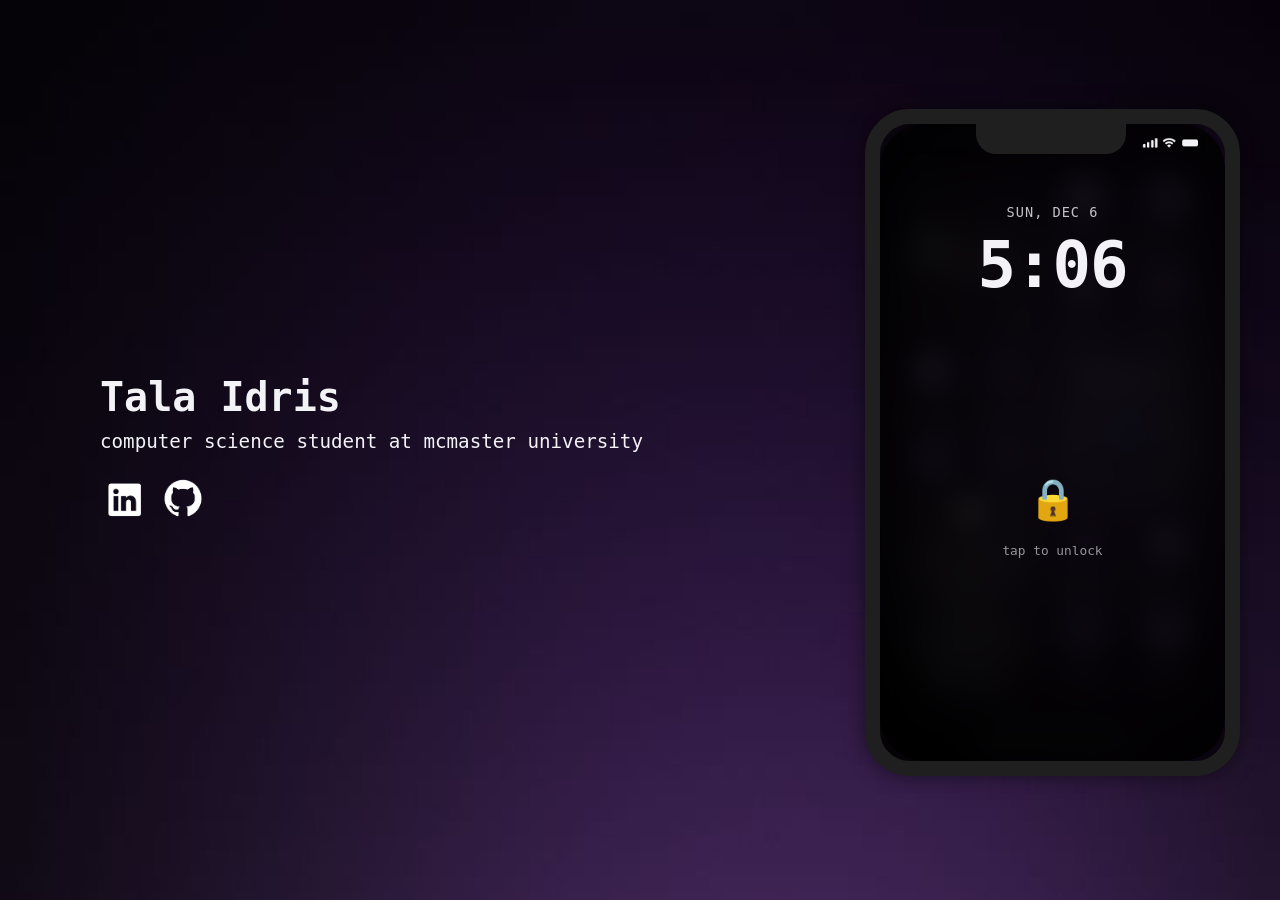
==== commit 685b73e3: "fix typo" ====
--- a/index.html
+++ b/index.html
@@ -49,7 +49,7 @@
           </div>
           <div class="lock-screen-middle" id="lockInitMessage">
             <div class="lock-icon">🔒</div>
-            <div class="lock-subtitle">Press anywhere to unlock</div>
+            <div class="lock-subtitle">tap to unlock</div>
           </div>
           <div class="lock-screen-passcode" id="lockPasscodeArea" style="display: none;">
             <div class="passcode-dots" id="passcodeDots">
@@ -189,7 +189,7 @@
             <a target="_blank" href="https://mcmasteraiaa.ca">
               <img src="images/aiaalogo.png" alt="McMaster AIAA logo">
               <h3>McMaster AIAA website</h3>
-              <p>An informational site designed for the McMaster AIAA branch.</p>
+              <p>An informational site designed for the McMaster AIAA student branch.</p>
             </a>
           </div>
           <div class="project">
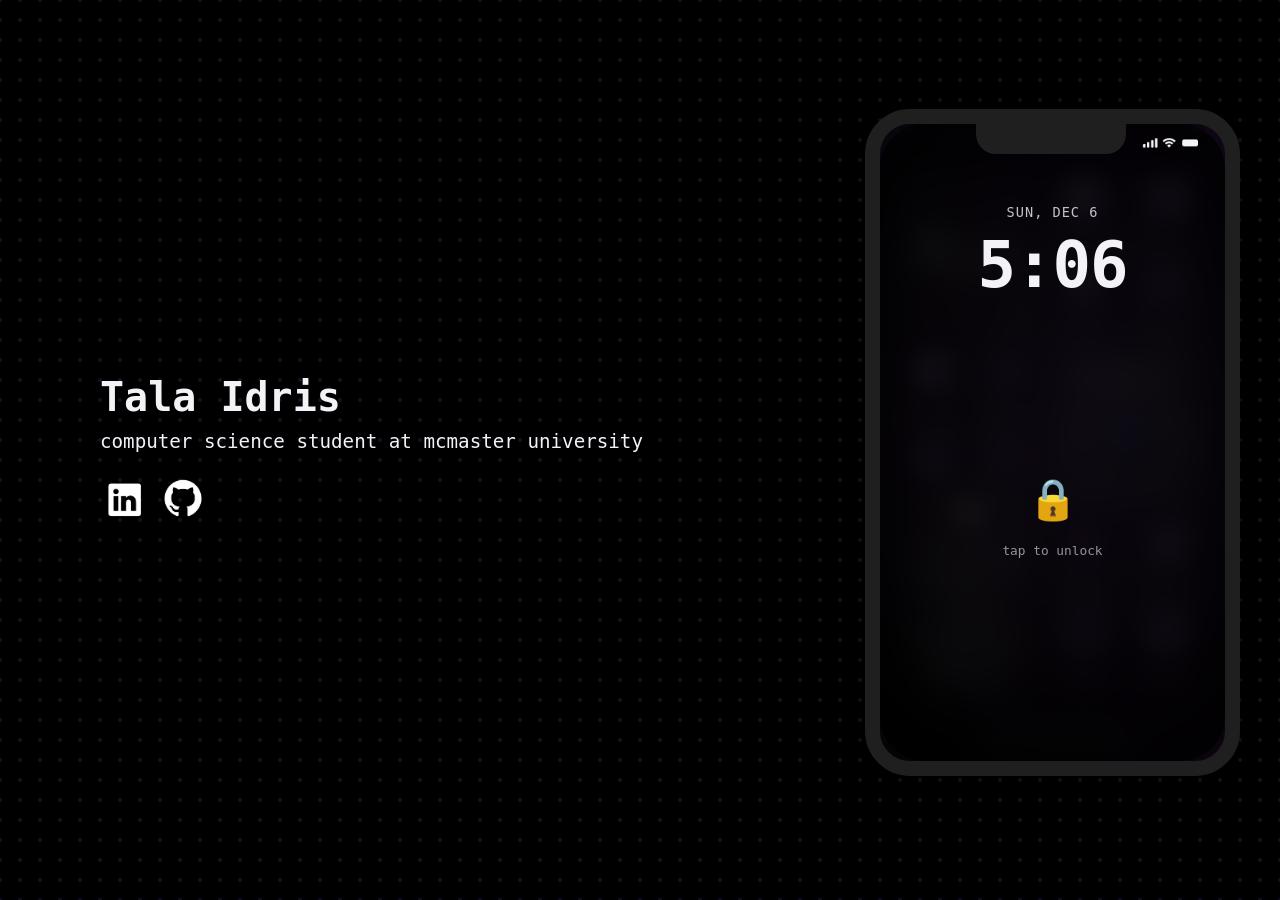
==== commit c714d439: "updated background + cursor" ====
--- a/index.html
+++ b/index.html
@@ -5,6 +5,7 @@
   <meta name="viewport" content="width=device-width, initial-scale=1.0">
   <title>Tala Idris Portfolio</title>
   <link rel="stylesheet" href="css/style.css">
+  <script src="js/bg-effect.js" defer></script>
 
   <link rel="apple-touch-icon" sizes="57x57" href="favicons/apple-icon-57x57.png">
   <link rel="apple-touch-icon" sizes="60x60" href="favicons/apple-icon-60x60.png">
--- a/css/style.css
+++ b/css/style.css
@@ -25,6 +25,8 @@
   width: 100%;
   max-width: 1200px;
   gap: 40px;
+  position: relative;
+  z-index: 1;
 }
 
 #contact {
@@ -118,7 +120,6 @@
   margin: 0 auto 0 auto;
   transform: translateY(-45px);
   transition: transform 0.1s cubic-bezier(0.2, 0.9, 0.4, 1.1), background-color 0.2s;
-  cursor: pointer;
   position: relative;
   z-index: 20;
   pointer-events: auto;
@@ -188,11 +189,6 @@
   transition: transform 0.2s ease;
 }
 
-.resume-card:hover {
-  transform: scale(1.01);
-  background-color: rgba(255, 255, 255, 0.15);
-}
-
 .resume-card h2 {
   font-size: 1.2rem;
   color: #fff;
@@ -385,7 +381,6 @@
   padding: 8px 16px;
   color: white;
   font-weight: 600;
-  cursor: pointer;
 }
 
 .typing-indicator {
@@ -520,7 +515,6 @@
   border: none;
   border-radius: 12px;
   font-weight: 600;
-  cursor: pointer;
 }
 
 .modal-btn-cancel {
@@ -609,7 +603,6 @@
   transition: transform 0.2s ease, background-color 0.2s ease;
   height: 100%;
   width: 100%;
-  cursor: pointer;
 }
 
 #quotesWidget:hover {
@@ -708,7 +701,6 @@
   height: 30px;
   font-size: 0.8rem;
   color: #F2F2F7;
-  cursor: pointer;
   transition: 0.15s;
   display: flex;
   align-items: center;
@@ -779,7 +771,6 @@
   height: 22px;
   font-size: 0.6rem;
   color: #F2F2F7;
-  cursor: pointer;
   transition: 0.15s;
 }
 
@@ -845,7 +836,6 @@
   justify-content: center;
   align-items: center;
   gap: 20px;
-  cursor: pointer;
 }
 
 .lock-icon {
@@ -919,7 +909,6 @@
   font-size: 1.5rem;
   font-weight: 500;
   color: white;
-  cursor: pointer;
   transition: 0.1s;
 }
 
@@ -930,7 +919,6 @@
 
 .num-row button.empty {
   background: transparent;
-  cursor: default;
 }
 
 .delete-btn {
@@ -1126,7 +1114,6 @@
   height: 44px;
   font-size: 1rem;
   color: #F2F2F7;
-  cursor: pointer;
   transition: 0.15s;
 }
 
@@ -1163,7 +1150,6 @@
   height: 28px;
   font-size: 0.7rem;
   color: #F2F2F7;
-  cursor: pointer;
   transition: 0.15s;
 }
 
@@ -1225,7 +1211,6 @@
   height: 44px;
   font-size: 1.5rem;
   color: white;
-  cursor: pointer;
   transition: 0.2s;
 }
 
@@ -1246,7 +1231,6 @@
   border-radius: 8px;
   color: #8E8E93;
   font-size: 0.75rem;
-  cursor: pointer;
   transition: 0.2s;
 }
 
@@ -1288,7 +1272,6 @@
   height: 20px;
   border: 2px solid #8E8E93;
   border-radius: 50%;
-  cursor: pointer;
   flex-shrink: 0;
   transition: 0.2s;
 }
@@ -1322,7 +1305,6 @@
   border: none;
   color: #FF453A;
   font-size: 0.9rem;
-  cursor: pointer;
   opacity: 0.5;
   transition: 0.2s;
 }
@@ -1347,7 +1329,6 @@
   border: none;
   color: #FF453A;
   font-size: 0.75rem;
-  cursor: pointer;
 }
 
 .todo-clear-btn:hover {
@@ -1408,7 +1389,6 @@
   aspect-ratio: 1/1;
   font-size: 1.5rem;
   font-weight: 500;
-  cursor: pointer;
   transition: 0.1s;
   background: #2C2C2E;
   color: #F2F2F7;
@@ -1547,7 +1527,6 @@
   border-radius: 20px;
   padding: 6px 20px;
   font-weight: 600;
-  cursor: pointer;
   transition: 0.2s;
 }
 
@@ -1616,7 +1595,6 @@
   border: none;
   color: #F2F2F7;
   font-size: 1.5rem;
-  cursor: pointer;
   z-index: 10;
 }
 
@@ -1659,7 +1637,6 @@
   padding: 10px 14px;
   background: #1C1C1E;
   border-radius: 10px;
-  cursor: pointer;
   transition: 0.2s;
 }
 
@@ -1701,7 +1678,6 @@
   border: none;
   color: #007AFF;
   font-size: 0.9rem;
-  cursor: pointer;
   white-space: nowrap;
 }
 
@@ -1764,4 +1740,13 @@
   .chat-name {
     font-size: 0.75rem;
   }
+}
+
+#phone,
+#phone *:not(#customCursor) {
+  cursor: none !important;
+}
+
+#customCursor {
+  cursor: default;
 }
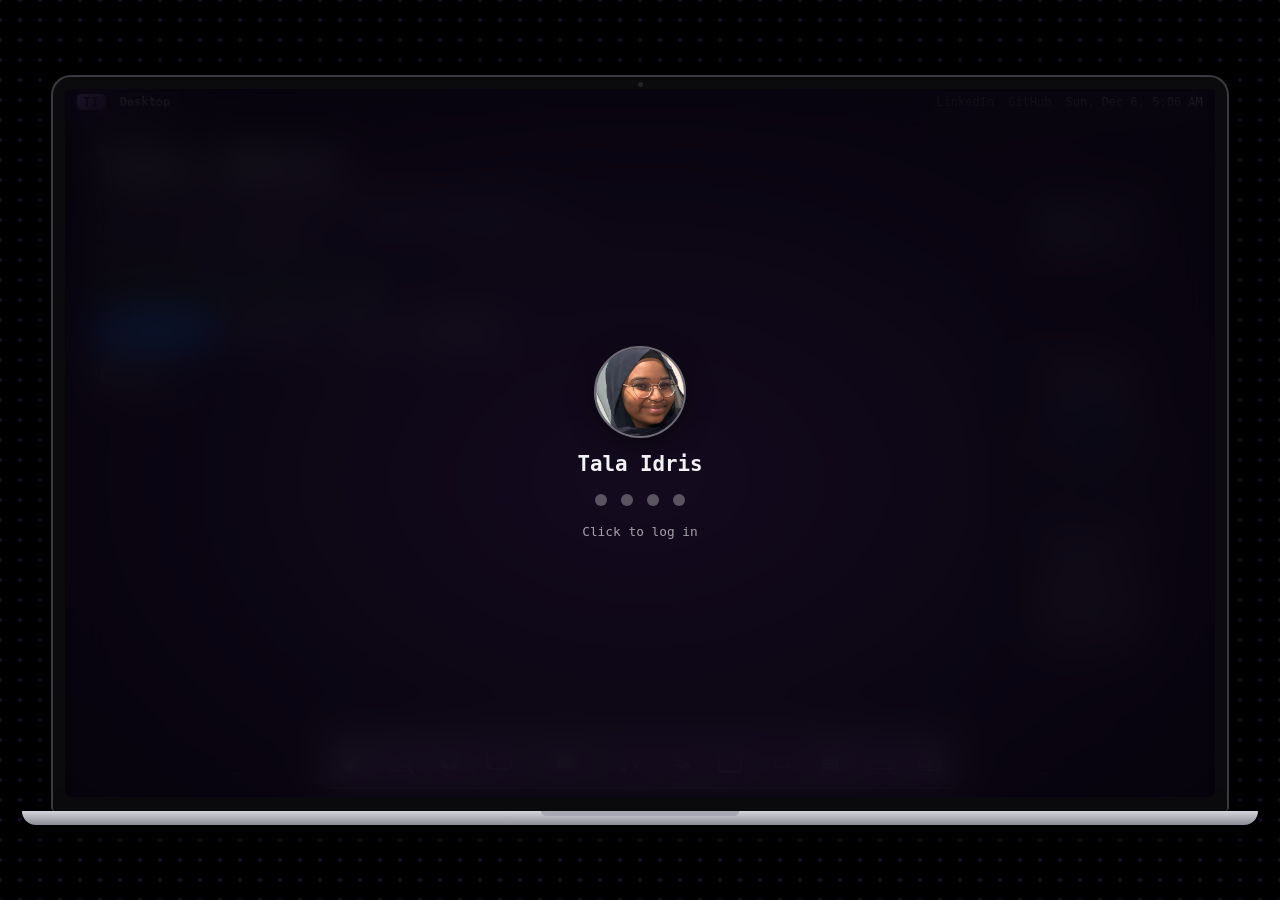
==== commit e2c97c22: "updates to ui" ====
--- a/index.html
+++ b/index.html
@@ -3,8 +3,14 @@
 <head>
   <meta charset="utf-8">
   <meta name="viewport" content="width=device-width, initial-scale=1.0">
-  <title>Tala Idris Portfolio</title>
+  <title>Tala Idris | Computer Science @ McMaster · Full-Stack &amp; Data</title>
+  <meta name="description" content="Tala Idris: Computer Science (B.A.Sc.) student at McMaster University. Full-stack web development (HTML, CSS, JavaScript, PHP, SQL), data and algorithms. Web Master at McMaster AIAA.">
+  <meta property="og:title" content="Tala Idris | Computer Science @ McMaster">
+  <meta property="og:description" content="Interactive portfolio: projects, experience and skills in full-stack web development and data.">
+  <meta property="og:type" content="website">
+  <script src="js/config.js"></script>
   <link rel="stylesheet" href="css/style.css">
+  <link rel="stylesheet" href="css/laptop.css">
   <script src="js/bg-effect.js" defer></script>
 
   <link rel="apple-touch-icon" sizes="57x57" href="favicons/apple-icon-57x57.png">
@@ -30,7 +36,8 @@
   <div id="container">
     <div id="contact">
       <h1>Tala Idris</h1>
-      <p>computer science student at mcmaster university</p>
+      <p>computer science @ mcmaster university<br>full-stack web &amp; data</p>
+      <p class="status-line"><span class="pulse"></span>open to software &amp; data internships</p>
       <div class="contact-info">
         <a href="https://www.linkedin.com/in/tala-idris-3283202b6/" target="_blank"><img src="images/linkedin.png"
             alt="LinkedIn" style="width: 50px;"></a>
@@ -82,135 +89,30 @@
 
         <!-- App Grid -->
         <div id="app-grid">
-          <div class="app" id="experienceApp"><img src="images/safari.png" alt="experience"><span>experience</span>
-          </div>
-          <div class="app" id="educationApp"><img src="images/edu.jpg" alt="education"><span>education</span></div>
-          <div class="app" id="skillsApp"><img src="images/settings.png" alt="skills"><span>skills</span></div>
-          <div class="app" id="projectspage"><img src="images/files.png" alt="projects"><span>projects</span></div>
-          <div class="app" id="messagesApp"><img src="images/messages.jpg" alt="messages"><span>messages</span></div>
-          <div class="app" id="musicApp"><img src="images/music.jpg" alt="music"><span>music</span></div>
-          <div class="app" id="photosApp"><img src="images/photos.jpg" alt="photos"><span>photos</span></div>
-          <div class="app" id="notesApp"><img src="images/notes.jpg" alt="notes"><span>notes</span></div>
-          <div class="app" id="weatherApp"><img src="images/weather.jpg" alt="weather"><span>weather</span></div>
-          <div class="app" id="calculatorApp"><img src="images/calc.jpg" alt="calculator"><span>calculator</span>
-          </div>
-          <div class="app" id="todoApp"><img src="images/todo.jpg" alt="todo"><span>todo</span></div>
-          <div class="app" id="booksApp"><img src="images/books.jpg" alt="books"><span>books</span></div>
-        </div>
-
-        <!-- Experience -->
-        <div id="experienceC">
-          <div class="resume-card">
-            <h2>Tommy Hilfiger – Sales Associate</h2>
-            <p class="role">June 2025 – August 2025</p>
-            <ul>
-              <li>Provided excellent customer service by assisting with product selection and maintaining up‑to‑date
-                knowledge of promotions.</li>
-              <li>Consistently contributed to meeting store sales goals through proactive engagement and a
-                customer‑first approach.</li>
-            </ul>
-          </div>
-          <div class="resume-card">
-            <h2>Rel8ed Robot Training Academy – Co‑op Student</h2>
-            <p class="role">February 2024 – June 2024</p>
-            <ul>
-              <li>Gained foundational knowledge in data research, cleaning, and modeling to support project objectives.
-              </li>
-              <li>Completed individual research and data analysis projects, presenting findings and insights.</li>
-              <li>Participated in group‑based technical web scraping projects, contributing to the team's data
-                collection efforts.</li>
-            </ul>
-          </div>
-          <div class="resume-card">
-            <h2>McDonald’s – Service Crew Member</h2>
-            <p class="role">February 2023 – July 2024</p>
-            <ul>
-              <li>Thrived in a fast‑paced environment, managing multiple tasks efficiently while maintaining
-                high‑quality service.</li>
-              <li>Accurately handled cash transactions and kept a balanced cash register.</li>
-              <li>Collaborated with team members to maintain a clean, safe, and organized work environment.</li>
-            </ul>
-          </div>
-          <div class="resume-card">
-            <h2>Tuma Foundation – Volunteer</h2>
-            <p class="role">April 2022 – Present</p>
-            <ul>
-              <li>Collaborated with volunteer groups to plan, organize, and run successful community events.</li>
-              <li>Designed engaging social media posts and posters to market events, increasing community outreach and
-                participation.</li>
-            </ul>
-          </div>
-        </div>
-
-        <!-- Education -->
-        <div id="educationC">
-          <div class="resume-card">
-            <h2>McMaster University</h2>
-            <p class="role">B.A.Sc. in Computer Science · September 2024 – Present</p>
-            <p>Relevant coursework: Python Programming, Data Structures and Algorithms, Computer Architecture,
-              Databases, Concurrent Systems, Algorithms and Software Design</p>
-          </div>
-          <div class="resume-card">
-            <h2>Sir Winston Churchill Secondary School</h2>
-            <p class="role">High School Diploma · September 2020 – June 2024</p>
-            <ul>
-              <li>DSBN IDEAS Student Alliance</li>
-              <li>Peer Tutor – Math Specialty</li>
-              <li>Data Analytics Club – Founding Member / Secretary</li>
-              <li>Math Club – Founding Member / Secretary</li>
-              <li>Yearbook Committee</li>
-            </ul>
-          </div>
-        </div>
-
-        <!-- Skills -->
-        <div id="skillsC">
-          <div class="resume-card">
-            <h2>Soft Skills</h2>
-            <ul>
-              <li>Reliable, organized, and responsible</li>
-              <li>Thrives both independently and in a team</li>
-              <li>Quick learner, open to new experiences</li>
-              <li>Excellent customer service skills</li>
-            </ul>
-          </div>
-          <div class="resume-card">
-            <h2>Technical Skills</h2>
-            <ul>
-              <li>HTML, CSS, JavaScript</li>
-              <li>PHP, SQL</li>
-              <li>Python, Java, Haskell, C</li>
-            </ul>
-          </div>
-        </div>
-
-        <!-- Projects -->
-        <div id="projectsC">
-          <div class="project">
-            <a target="_blank" href="https://mcmasteraiaa.ca">
-              <img src="images/aiaalogo.png" alt="McMaster AIAA logo">
-              <h3>McMaster AIAA website</h3>
-              <p>An informational site designed for the McMaster AIAA student branch.</p>
-            </a>
-          </div>
-          <div class="project">
-            <a target="_blank" href="https://github.com/talaidris/Movie-Recommendation-System">
-              <img src="images/movies.jpg" alt="Movies image">
-              <h3>Movie Recommendation System</h3>
-              <p>A Java-based recommendation engine that suggests movies based on user preferences.</p>
-            </a>
-          </div>
-          <div class="project">
-            <a target="_blank" href="works/draw/index.html">
-              <img src="images/draw.png" alt="canvas image">
-              <h3>Drawing Web App</h3>
-              <p>A canvas-based drawing tool that lets you sketch with your mouse. (not mobile friendly)</p>
-            </a>
-          </div>
-        </div>
+          <div class="app" id="experienceApp"><img data-img-kind="icons" data-img-key="experience" src="images/safari.png" alt="experience"><span>experience</span>
+          </div>
+          <div class="app" id="educationApp"><img data-img-kind="icons" data-img-key="education" src="images/edu.jpg" alt="education"><span>education</span></div>
+          <div class="app" id="skillsApp"><img data-img-kind="icons" data-img-key="skills" src="images/settings.png" alt="skills"><span>skills</span></div>
+          <div class="app" id="projectspage"><img data-img-kind="icons" data-img-key="projects" src="images/files.png" alt="projects"><span>projects</span></div>
+          <div class="app" id="messagesApp"><img data-img-kind="icons" data-img-key="messages" src="images/messages.jpg" alt="messages"><span>messages</span></div>
+          <div class="app" id="musicApp"><img data-img-kind="icons" data-img-key="music" src="images/music.jpg" alt="music"><span>music</span></div>
+          <div class="app" id="photosApp"><img data-img-kind="icons" data-img-key="photos" src="images/photos.jpg" alt="photos"><span>photos</span></div>
+          <div class="app" id="notesApp"><img data-img-kind="icons" data-img-key="notes" src="images/notes.jpg" alt="notes"><span>notes</span></div>
+          <div class="app" id="weatherApp"><img data-img-kind="icons" data-img-key="weather" src="images/weather.jpg" alt="weather"><span>weather</span></div>
+          <div class="app" id="calculatorApp"><img data-img-kind="icons" data-img-key="calculator" src="images/calc.jpg" alt="calculator"><span>calculator</span>
+          </div>
+          <div class="app" id="todoApp"><img data-img-kind="icons" data-img-key="todo" src="images/todo.jpg" alt="todo"><span>todo</span></div>
+          <div class="app" id="booksApp"><img data-img-kind="icons" data-img-key="books" src="images/books.jpg" alt="books"><span>books</span></div>
+        </div>
+
+        <!-- Experience / Education / Skills / Projects are rendered from js/data.js by js/render.js -->
+        <div class="app-view" id="experienceC"></div>
+        <div class="app-view" id="educationC"></div>
+        <div class="app-view" id="skillsC"></div>
+        <div class="app-view" id="projectsC"></div>
 
         <!-- Messages -->
-        <div id="messagesC">
+        <div class="app-view" id="messagesC">
           <div class="chat-header">
             <div class="chat-header-left">
               <img src="images/pfp.JPG" alt="Profile" class="profile-pic">
@@ -225,7 +127,7 @@
         </div>
 
         <!-- Music App -->
-        <div id="musicAppC">
+        <div class="app-view" id="musicAppC">
           <div class="app-header"><span class="app-header-title">Music</span></div>
           <div class="music-player">
             <div class="music-track-display">
@@ -256,7 +158,7 @@
         </div>
 
         <!-- Photos -->
-        <div id="photosAppC">
+        <div class="app-view" id="photosAppC">
           <div class="app-header"><span class="app-header-title">Photos</span></div>
           <div class="photos-subtitle">crochet</div>
           <div class="photos-grid" id="photosGrid"></div>
@@ -272,7 +174,7 @@
         </div>
 
         <!-- Notes -->
-        <div id="notesAppC">
+        <div class="app-view" id="notesAppC">
           <div class="app-header"><span class="app-header-title">Notes</span></div>
           <div class="notes-editor">
             <textarea id="notesTextarea" placeholder="Write your note here..."></textarea>
@@ -280,7 +182,7 @@
         </div>
 
         <!-- Weather -->
-        <div id="weatherAppC">
+        <div class="app-view" id="weatherAppC">
           <div class="app-header"><span class="app-header-title">Weather</span></div>
           <div class="weather-display">
             <div class="weather-icon" id="weatherIcon">☀️</div>
@@ -295,7 +197,7 @@
         </div>
 
         <!-- Calculator -->
-        <div id="calculatorAppC">
+        <div class="app-view" id="calculatorAppC">
           <div class="app-header"><span class="app-header-title">Calculator</span></div>
           <div class="calculator">
             <div class="calc-display" id="calcDisplay">0</div>
@@ -324,7 +226,7 @@
         </div>
 
         <!-- Todo -->
-        <div id="todoAppC">
+        <div class="app-view" id="todoAppC">
           <div class="app-header"><span class="app-header-title">Todo List</span></div>
           <div class="todo-container">
             <div class="todo-input-row">
@@ -345,7 +247,7 @@
         </div>
 
         <!-- Books -->
-        <div id="booksAppC">
+        <div class="app-view" id="booksAppC">
           <div class="app-header"><span class="app-header-title">Books</span></div>
           <div class="books-list" id="booksList"></div>
           <div class="books-reader" id="booksReader" style="display:none;">
@@ -377,6 +279,52 @@
     </div> <!-- end phone -->
   </div> <!-- end container -->
 
+  <!-- ============ LAPTOP (shown on wide screens; the phone above is for small ones) ============ -->
+  <div id="laptop" aria-label="Interactive laptop desktop">
+    <div id="laptop-lid">
+      <div id="laptop-screen">
+        <div id="menubar">
+          <div class="mb-left"><span class="mb-logo">TI</span><strong id="mbApp">Desktop</strong></div>
+          <div class="mb-right">
+            <a href="https://www.linkedin.com/in/tala-idris-3283202b6/" target="_blank" rel="noopener">LinkedIn</a>
+            <a href="https://github.com/talaidris" target="_blank" rel="noopener">GitHub</a>
+            <span id="mbClock"></span>
+          </div>
+        </div>
+        <div id="desktop">
+          <section id="desktop-hero">
+            <h1>Tala Idris</h1>
+            <p class="hero-sub">Computer Science (B.A.Sc.) @ McMaster University<br>Full-stack web development · data &amp; algorithms · Web Master, McMaster AIAA</p>
+            <p class="status-pill">Open to software &amp; data internships</p>
+            <div class="hero-actions">
+              <button type="button" class="btn primary" data-open="projects">View projects</button>
+              <button type="button" class="btn" data-open="experience">Experience</button>
+              <button type="button" class="btn" data-open="skills">Skills</button>
+              <button type="button" class="btn" data-open="messages">Message me</button>
+            </div>
+            <div class="contact-info">
+              <a href="https://www.linkedin.com/in/tala-idris-3283202b6/" target="_blank" rel="noopener"><img src="images/linkedin.png" alt="LinkedIn"></a>
+              <a href="https://github.com/talaidris" target="_blank" rel="noopener"><img src="images/github.png" alt="GitHub"></a>
+            </div>
+          </section>
+          <div id="desktop-widgets"></div>
+          <div id="windows"></div>
+        </div>
+        <nav id="dock" aria-label="Apps"></nav>
+        <div id="loginScreen" tabindex="0" role="button" aria-label="Log in">
+          <img class="login-pfp" src="images/pfp.JPG" alt="Tala Idris">
+          <div class="login-name">Tala Idris</div>
+          <div class="login-dots"><span></span><span></span><span></span><span></span></div>
+          <div class="login-hint">Click to log in</div>
+        </div>
+      </div>
+    </div>
+    <div id="laptop-base"></div>
+  </div>
+  <div id="app-store" hidden></div>
+
+  <script src="js/data.js"></script>
+  <script src="js/render.js"></script>
   <script src="js/core.js"></script>
   <script src="js/books.js" defer></script>
   <script src="js/todo.js" defer></script>
@@ -384,6 +332,7 @@
   <script src="js/quotes-widget.js" defer></script>
   <script src="js/music-widget.js" defer></script>
   <script src="js/messages.js" defer></script>
+  <script src="js/laptop.js" defer></script>
 </body>
 
 </html>
--- a/css/style.css
+++ b/css/style.css
@@ -1449,7 +1449,7 @@
 
 #notesTextarea {
   width: 100%;
-  height: 100%;
+  height: 475px;
   background: #1C1C1E;
   border: none;
   border-radius: 12px;
@@ -1701,13 +1701,8 @@
 /* Responsive */
 @media (min-width: 769px) {
   body {
-    overflow: hidden;
-    height: 100vh;
-  }
-
-  #container {
-    height: 100%;
-    max-height: 100vh;
+    overflow-y: auto;
+    min-height: 100vh;
   }
 }
 
@@ -1749,4 +1744,55 @@
 
 #customCursor {
   cursor: default;
-}+}
+/* ==========================================================================
+   v2 components: timeline, chips, skills, project cards (phone + laptop)
+   ========================================================================== */
+.reveal { animation: revealUp 0.45s both; animation-delay: calc(var(--i, 0) * 70ms); }
+@keyframes revealUp { from { opacity: 0; transform: translateY(10px); } to { opacity: 1; transform: none; } }
+
+.tl { position: relative; display: flex; flex-direction: column; gap: 16px; padding-left: 18px; }
+.tl::before { content: ""; position: absolute; left: 4px; top: 10px; bottom: 10px; width: 2px; background: linear-gradient(#b794f6aa, rgba(255, 255, 255, 0.08)); }
+.tl-card { position: relative; }
+.tl-card::before { content: ""; position: absolute; left: -18px; top: 22px; width: 10px; height: 10px; border-radius: 50%; background: #b794f6; box-shadow: 0 0 0 3px rgba(183, 148, 246, 0.25); }
+
+.card-head { display: flex; justify-content: space-between; align-items: flex-start; gap: 8px; flex-wrap: wrap; }
+.card-head h2 { margin-bottom: 2px; }
+.org { font-size: 0.8rem; color: #c9b8e8; margin-bottom: 10px; }
+.sub-label { font-size: 0.7rem; text-transform: uppercase; letter-spacing: 1px; color: #c9b8e8; margin-bottom: 4px; }
+.pill { font-size: 0.65rem; padding: 3px 9px; border-radius: 20px; background: rgba(255, 255, 255, 0.12); color: #e8defa; white-space: nowrap; }
+.pill.now { background: rgba(40, 200, 64, 0.18); color: #8ff0a4; }
+
+.chips { display: flex; flex-wrap: wrap; gap: 6px; margin: 10px 0 2px; }
+.chip { font: inherit; font-size: 0.68rem; padding: 3px 10px; border-radius: 20px; border: 1px solid rgba(255, 255, 255, 0.22); background: rgba(255, 255, 255, 0.07); color: #f2f2f7; }
+button.chip { cursor: pointer; transition: background 0.15s, transform 0.1s; }
+button.chip:hover { background: rgba(183, 148, 246, 0.32); }
+button.chip:active { transform: scale(0.95); }
+button.chip.active { background: #b794f6; border-color: #b794f6; color: #1a0f2a; }
+
+.skill-detail { display: flex; flex-direction: column; gap: 4px; min-height: 66px; justify-content: center; }
+.skill-detail strong { font-size: 1rem; color: #fff; }
+.skill-detail span { font-size: 0.8rem; color: #ddd; line-height: 1.4; }
+.skill-group h3, .grp { font-size: 0.75rem; text-transform: uppercase; letter-spacing: 1px; color: #c9b8e8; margin-bottom: 6px; }
+
+#projectsC { grid-template-columns: 1fr; }
+.proj-card { display: flex; flex-direction: column; overflow: hidden; background: rgba(255, 255, 255, 0.1); border: 1px solid rgba(255, 255, 255, 0.3); border-radius: 20px; backdrop-filter: blur(2px); transition: transform 0.2s ease, border-color 0.2s; }
+.proj-card:hover { transform: translateY(-3px); border-color: rgba(183, 148, 246, 0.7); }
+.proj-card img { width: 100%; height: 120px; object-fit: cover; }
+.proj-body { display: flex; flex-direction: column; gap: 6px; flex: 1; padding: 12px 14px 14px; }
+.proj-body h3 { font-size: 0.95rem; color: #fff; }
+.proj-body p { font-size: 0.75rem; line-height: 1.45; color: #e0e0e0; }
+.proj-body p.note { font-style: italic; color: #c9b8e8; }
+.proj-body .chips { margin: 4px 0 0; }
+.proj-actions { display: flex; gap: 8px; flex-wrap: wrap; margin-top: auto; padding-top: 10px; }
+
+.btn { font: inherit; font-size: 0.72rem; padding: 6px 14px; border-radius: 14px; border: 1px solid rgba(255, 255, 255, 0.3); background: rgba(255, 255, 255, 0.1); color: #fff; text-decoration: none; cursor: pointer; transition: background 0.15s, transform 0.1s; }
+.btn:hover { background: rgba(255, 255, 255, 0.2); }
+.btn:active { transform: scale(0.96); }
+.btn.primary { background: #007AFF; border-color: #007AFF; }
+.btn.primary:hover { background: #2b8dff; }
+
+.quick-replies { display: flex; gap: 6px; overflow-x: auto; padding: 6px 12px; flex-shrink: 0; }
+.quick-replies .chip { white-space: nowrap; }
+
+.status-line { display: inline-flex; align-items: center; gap: 8px; font-size: 0.8rem !important; padding: 4px 12px; border-radius: 20px; background: rgba(40, 200, 64, 0.15); border: 1px solid rgba(40, 200, 64, 0.35); color: #9af3ac; margin-bottom: 14px !important; }
--- a/css/laptop.css
+++ b/css/laptop.css
@@ -0,0 +1,355 @@
+/* ==========================================================================
+   LAPTOP MODE  (html[data-mode="laptop"])
+   ========================================================================== */
+:root { --dock-h: 72px; }
+
+/* Only one of the two devices is ever shown */
+html[data-mode="laptop"] #container { display: none; }
+html:not([data-mode="laptop"]) #laptop,
+html:not([data-mode="laptop"]) #app-store { display: none; }
+
+html[data-mode="laptop"] body { padding: 0 12px; overflow: hidden; height: 100vh; }
+
+#laptop {
+  --lw: min(92vw, calc((100vh - 52px) * 1.6)); /* lid width: 16:10, fits the viewport */
+  position: relative;
+  z-index: 1;
+  display: flex;
+  flex-direction: column;
+  align-items: center;
+  user-select: none;
+}
+
+/* ---- Hardware ---- */
+#laptop-lid {
+  position: relative;
+  width: var(--lw);
+  aspect-ratio: 16 / 10;
+  padding: 12px 12px 14px;
+  background: #0b0b0d;
+  border: 2px solid #3a3a40;
+  border-bottom: none;
+  border-radius: 20px 20px 4px 4px;
+  box-shadow: 0 0 40px rgba(0, 0, 0, 0.6);
+}
+#laptop-lid::before { /* camera */
+  content: "";
+  position: absolute;
+  top: 5px;
+  left: 50%;
+  width: 5px;
+  height: 5px;
+  margin-left: -2.5px;
+  border-radius: 50%;
+  background: #23232a;
+}
+#laptop-base {
+  position: relative;
+  width: calc(var(--lw) * 1.05);
+  height: 14px;
+  background: linear-gradient(#d4d4dc, #8d8d97);
+  border-radius: 0 0 22px 22px;
+  box-shadow: 0 14px 30px rgba(0, 0, 0, 0.55);
+}
+#laptop-base::after { /* thumb notch */
+  content: "";
+  position: absolute;
+  top: 0;
+  left: 50%;
+  width: 16%;
+  height: 5px;
+  transform: translateX(-50%);
+  background: #a9a9b3;
+  border-radius: 0 0 8px 8px;
+}
+
+/* ---- Screen ---- */
+#laptop-screen {
+  position: relative;
+  width: 100%;
+  height: 100%;
+  overflow: hidden;
+  border-radius: 6px;
+  color: #f2f2f7;
+  background: var(--laptop-wallpaper, radial-gradient(ellipse at 50% 55%, #4f2f6c 0%, #2a1740 38%, #120a1c 70%, #050308 100%));
+}
+
+#menubar {
+  position: absolute;
+  inset: 0 0 auto 0;
+  height: 26px;
+  z-index: 30;
+  display: flex;
+  align-items: center;
+  justify-content: space-between;
+  padding: 0 12px;
+  font-size: 12px;
+  background: rgba(10, 6, 18, 0.55);
+  backdrop-filter: blur(14px);
+  border-bottom: 1px solid rgba(255, 255, 255, 0.08);
+}
+#menubar .mb-left, #menubar .mb-right { display: flex; align-items: center; gap: 14px; }
+.mb-logo {
+  font-weight: 700;
+  letter-spacing: 1px;
+  padding: 1px 6px;
+  border-radius: 5px;
+  background: linear-gradient(135deg, #b794f6, #6d4aa8);
+  color: #12081f;
+}
+#menubar a { color: #e9e1f7; text-decoration: none; opacity: 0.85; }
+#menubar a:hover { opacity: 1; text-decoration: underline; }
+
+#desktop { position: absolute; inset: 26px 0 0 0; }
+
+/* ---- Hero (visible behind windows) ---- */
+#desktop-hero {
+  position: absolute;
+  left: 30px;
+  top: 26px;
+  max-width: 46%;
+  z-index: 1;
+}
+#desktop-hero h1 { font-size: clamp(1.6rem, 3.2vw, 2.8rem); margin-bottom: 6px; }
+.hero-sub { font-size: clamp(0.8rem, 1.2vw, 1.05rem); color: #d8cdee; line-height: 1.5; margin-bottom: 12px; }
+.status-pill {
+  display: inline-flex;
+  align-items: center;
+  gap: 8px;
+  font-size: 0.75rem;
+  padding: 4px 12px;
+  border-radius: 20px;
+  background: rgba(40, 200, 64, 0.15);
+  border: 1px solid rgba(40, 200, 64, 0.35);
+  color: #9af3ac;
+  margin-bottom: 16px;
+}
+.status-pill::before, .pulse {
+  content: "";
+  width: 7px;
+  height: 7px;
+  border-radius: 50%;
+  background: #28c840;
+  box-shadow: 0 0 0 0 rgba(40, 200, 64, 0.6);
+  animation: pulse 2s infinite;
+}
+@keyframes pulse { 70% { box-shadow: 0 0 0 8px rgba(40, 200, 64, 0); } 100% { box-shadow: 0 0 0 0 rgba(40, 200, 64, 0); } }
+.hero-actions { display: flex; flex-wrap: wrap; gap: 8px; margin-bottom: 16px; }
+#desktop-hero .contact-info { display: flex; gap: 12px; }
+#desktop-hero .contact-info img { width: 30px !important; opacity: 0.9; transition: transform 0.15s; }
+#desktop-hero .contact-info a:hover img { transform: scale(1.12); opacity: 1; }
+
+/* ---- Widgets column ---- */
+#desktop-widgets {
+  position: absolute;
+  top: 16px;
+  right: 18px;
+  width: 210px;
+  z-index: 1;
+  display: flex;
+  flex-direction: column;
+  gap: 12px;
+}
+#desktop-widgets .widget-link,
+#desktop-widgets .music-widget-link,
+#desktop-widgets .quotes-widget-link {
+  display: block;
+  grid-column: auto;
+  grid-row: auto;
+  width: 100%;
+}
+#desktop-widgets .widget-link { height: 196px; }
+#desktop-widgets .music-widget-link { height: 176px; }
+#desktop-widgets .quotes-widget-link { height: 130px; }
+#desktop-widgets #storygraphWidget,
+#desktop-widgets #musicWidget,
+#desktop-widgets #quotesWidget {
+  background: rgba(20, 12, 32, 0.45);
+  border: 1px solid rgba(255, 255, 255, 0.12);
+  backdrop-filter: blur(10px);
+}
+#desktop-widgets .quote-icon { display: none; }
+@media (max-height: 780px) { #desktop-widgets .quotes-widget-link { display: none; } }
+@media (max-height: 640px) { #desktop-widgets { display: none; } }
+
+/* ---- Dock ---- */
+#dock {
+  position: absolute;
+  left: 50%;
+  bottom: 8px;
+  transform: translateX(-50%);
+  z-index: 40;
+  display: flex;
+  align-items: flex-end;
+  gap: 6px;
+  padding: 6px 10px;
+  background: rgba(255, 255, 255, 0.12);
+  border: 1px solid rgba(255, 255, 255, 0.22);
+  border-radius: 18px;
+  backdrop-filter: blur(16px);
+  max-width: calc(100% - 16px);
+}
+.dock-sep { width: 1px; align-self: stretch; margin: 4px 4px; background: rgba(255, 255, 255, 0.25); }
+.dock-item {
+  position: relative;
+  width: 44px;
+  height: 44px;
+  padding: 0;
+  border: none;
+  background: none;
+  cursor: pointer;
+  transition: transform 0.15s cubic-bezier(0.2, 0.9, 0.4, 1.3);
+  transform-origin: bottom center;
+}
+.dock-item img { width: 100%; height: 100%; object-fit: cover; border-radius: 11px; display: block; }
+.dock-item:hover { transform: scale(1.35) translateY(-4px); }
+.dock-item:active { transform: scale(1.15); }
+.dock-item:focus-visible { outline: 2px solid #b794f6; outline-offset: 3px; border-radius: 11px; }
+.dock-tip {
+  position: absolute;
+  bottom: calc(100% + 10px);
+  left: 50%;
+  transform: translateX(-50%);
+  padding: 3px 9px;
+  border-radius: 6px;
+  font-size: 11px;
+  white-space: nowrap;
+  background: rgba(15, 10, 25, 0.9);
+  color: #fff;
+  opacity: 0;
+  pointer-events: none;
+  transition: opacity 0.12s;
+}
+.dock-item:hover .dock-tip { opacity: 1; }
+.dock-dot {
+  position: absolute;
+  left: 50%;
+  bottom: -5px;
+  width: 4px;
+  height: 4px;
+  margin-left: -2px;
+  border-radius: 50%;
+  background: #fff;
+  opacity: 0;
+}
+.dock-item.open .dock-dot { opacity: 0.9; }
+.dock-item.min img { opacity: 0.6; }
+
+/* ---- Windows ---- */
+#windows { position: absolute; inset: 0; z-index: 10; pointer-events: none; }
+.win {
+  position: absolute;
+  display: flex;
+  flex-direction: column;
+  min-width: 300px;
+  min-height: 200px;
+  background: #1a1224;
+  border: 1px solid rgba(255, 255, 255, 0.16);
+  border-radius: 12px;
+  box-shadow: 0 8px 24px rgba(0, 0, 0, 0.4);
+  overflow: hidden;
+  pointer-events: auto;
+  animation: winOpen 0.18s ease-out;
+  transition: opacity 0.18s, transform 0.18s, box-shadow 0.2s;
+}
+.win.focused { box-shadow: 0 20px 55px rgba(0, 0, 0, 0.6); }
+.win.dragging { transition: none; }
+.win.dragging .win-body { pointer-events: none; } /* iframes must not steal the drag */
+.win.min {
+  opacity: 0;
+  transform: translateY(70px) scale(0.8);
+  visibility: hidden;
+  pointer-events: none;
+  transition: opacity 0.18s, transform 0.18s, visibility 0s 0.18s;
+}
+.win.max {
+  left: 0 !important;
+  top: 0 !important;
+  width: 100% !important;
+  height: calc(100% - var(--dock-h)) !important;
+  border-radius: 0;
+}
+@keyframes winOpen { from { opacity: 0; transform: scale(0.94) translateY(8px); } to { opacity: 1; transform: none; } }
+
+.win-bar {
+  position: relative;
+  flex: none;
+  height: 36px;
+  display: flex;
+  align-items: center;
+  padding: 0 12px;
+  background: rgba(255, 255, 255, 0.06);
+  border-bottom: 1px solid rgba(255, 255, 255, 0.08);
+  cursor: grab;
+}
+.win.dragging .win-bar { cursor: grabbing; }
+.win:not(.focused) .win-bar { opacity: 0.65; }
+.lights { display: flex; gap: 8px; z-index: 2; }
+.l { width: 12px; height: 12px; padding: 0; border: none; border-radius: 50%; cursor: pointer; }
+.l.close { background: #ff5f57; }
+.l.min { background: #febc2e; }
+.l.max { background: #28c840; }
+.lights:hover .l { filter: brightness(1.2); box-shadow: inset 0 0 0 1px rgba(0, 0, 0, 0.25); }
+.win-title { position: absolute; inset: 0; display: flex; align-items: center; justify-content: center; font-size: 12px; color: #d8d0e4; pointer-events: none; }
+
+.win-body { position: relative; flex: 1; min-height: 0; display: flex; flex-direction: column; overflow: hidden; user-select: text; }
+.win[data-bg="purple"] .win-body { background: linear-gradient(160deg, #4e2f63, #2a1740); }
+.win[data-bg="dark"] .win-body { background: #0c0c0d; }
+.win[data-bg="weather"] .win-body { background: #2c3e50; }
+.win-body > [id$="C"], .win-body > [id$="AppC"] { flex: 1; min-height: 0; height: auto; overflow: auto; }
+.win-embed { flex: 1; width: 100%; border: 0; background: #fff; }
+
+/* Resize handles */
+.rz { position: absolute; z-index: 6; }
+.rz-n { top: 0; left: 12px; right: 12px; height: 5px; cursor: ns-resize; }
+.rz-s { bottom: 0; left: 12px; right: 12px; height: 6px; cursor: ns-resize; }
+.rz-e { right: 0; top: 12px; bottom: 12px; width: 6px; cursor: ew-resize; }
+.rz-w { left: 0; top: 12px; bottom: 12px; width: 6px; cursor: ew-resize; }
+.rz-ne { top: 0; right: 0; width: 14px; height: 14px; cursor: nesw-resize; }
+.rz-nw { top: 0; left: 0; width: 14px; height: 14px; cursor: nwse-resize; }
+.rz-se { bottom: 0; right: 0; width: 16px; height: 16px; cursor: nwse-resize; }
+.rz-sw { bottom: 0; left: 0; width: 14px; height: 14px; cursor: nesw-resize; }
+.win.max .rz { display: none; }
+
+/* ---- Apps inside windows (overrides for phone-sized rules) ---- */
+html[data-mode="laptop"] .app-header { display: none; }
+html[data-mode="laptop"] #experienceC,
+html[data-mode="laptop"] #educationC,
+html[data-mode="laptop"] #skillsC { padding: 22px 26px; }
+html[data-mode="laptop"] #projectsC { grid-template-columns: repeat(auto-fill, minmax(280px, 1fr)); padding: 22px 26px; align-content: start; }
+html[data-mode="laptop"] .proj-card img { height: 150px; }
+html[data-mode="laptop"] #notesTextarea { height: auto; }
+html[data-mode="laptop"] .photos-grid { grid-template-columns: repeat(auto-fill, minmax(130px, 1fr)); align-content: start; padding: 10px; gap: 8px; flex: none; }
+html[data-mode="laptop"] .photo-lightbox { border-radius: 0; z-index: 50; }
+html[data-mode="laptop"] .photo-lightbox img { max-height: 60vh; }
+html[data-mode="laptop"] .calc-buttons { gap: 10px; }
+html[data-mode="laptop"] .calc-btn { font-size: 1.25rem; }
+html[data-mode="laptop"] .music-player { padding: 28px; }
+
+/* Email modal lives inside the laptop screen */
+html[data-mode="laptop"] #emailModal { position: absolute; z-index: 100000; }
+
+/* ---- Login screen ---- */
+#loginScreen {
+  position: absolute;
+  inset: 0;
+  z-index: 100001;
+  display: flex;
+  flex-direction: column;
+  align-items: center;
+  justify-content: center;
+  gap: 14px;
+  cursor: pointer;
+  background: rgba(8, 4, 14, 0.82);
+  backdrop-filter: blur(22px);
+  transition: opacity 0.45s, visibility 0.45s;
+}
+#loginScreen.hide { opacity: 0; visibility: hidden; }
+.login-pfp { width: 92px; height: 92px; border-radius: 50%; object-fit: cover; border: 2px solid rgba(255, 255, 255, 0.4); box-shadow: 0 6px 24px rgba(0, 0, 0, 0.5); }
+.login-name { font-size: 1.3rem; font-weight: 600; }
+.login-dots { display: flex; gap: 14px; margin: 4px 0; }
+.login-dots span { width: 12px; height: 12px; border-radius: 50%; background: rgba(255, 255, 255, 0.3); transition: 0.15s; }
+.login-dots span.filled { background: #b794f6; box-shadow: 0 0 8px #b794f6; transform: scale(1.2); }
+.login-hint { font-size: 0.8rem; opacity: 0.65; }
+#loginScreen:hover .login-hint { opacity: 1; }
+#loginScreen:focus-visible { outline: 2px solid #b794f6; outline-offset: -6px; }
